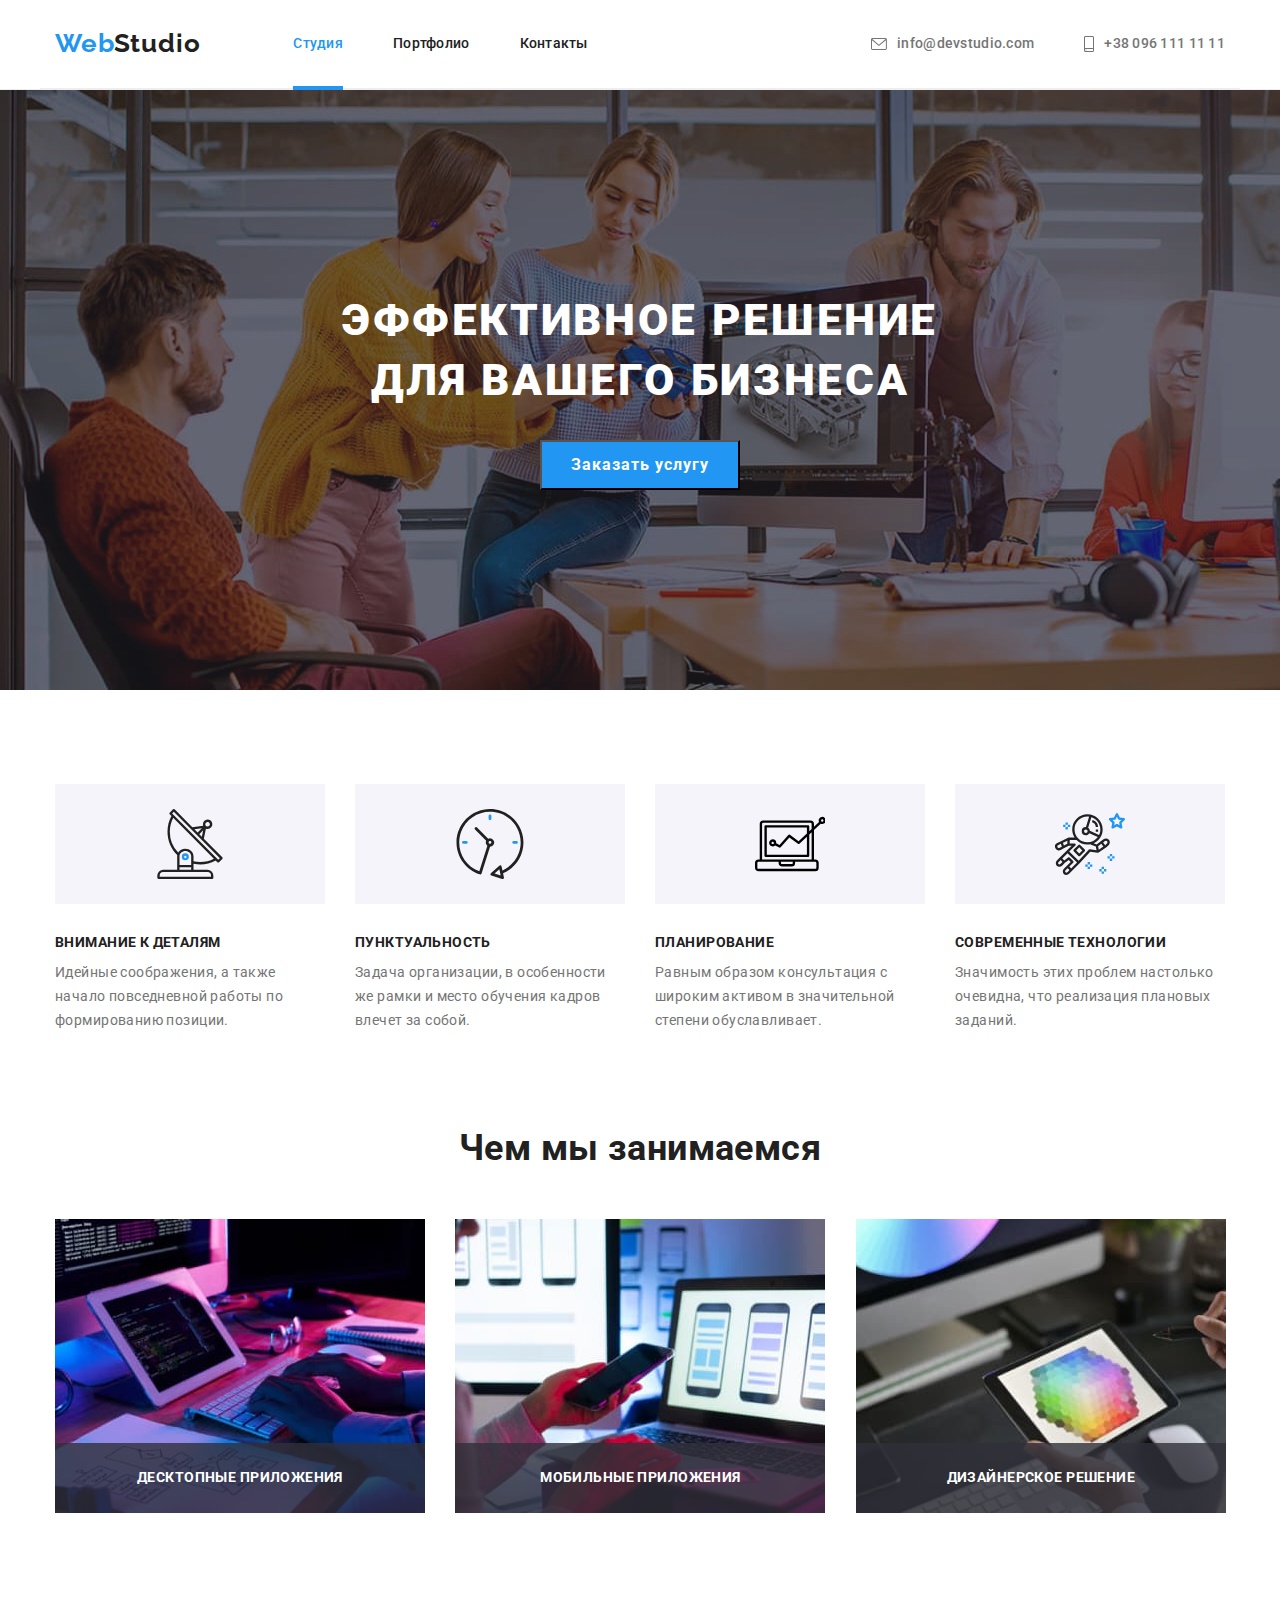
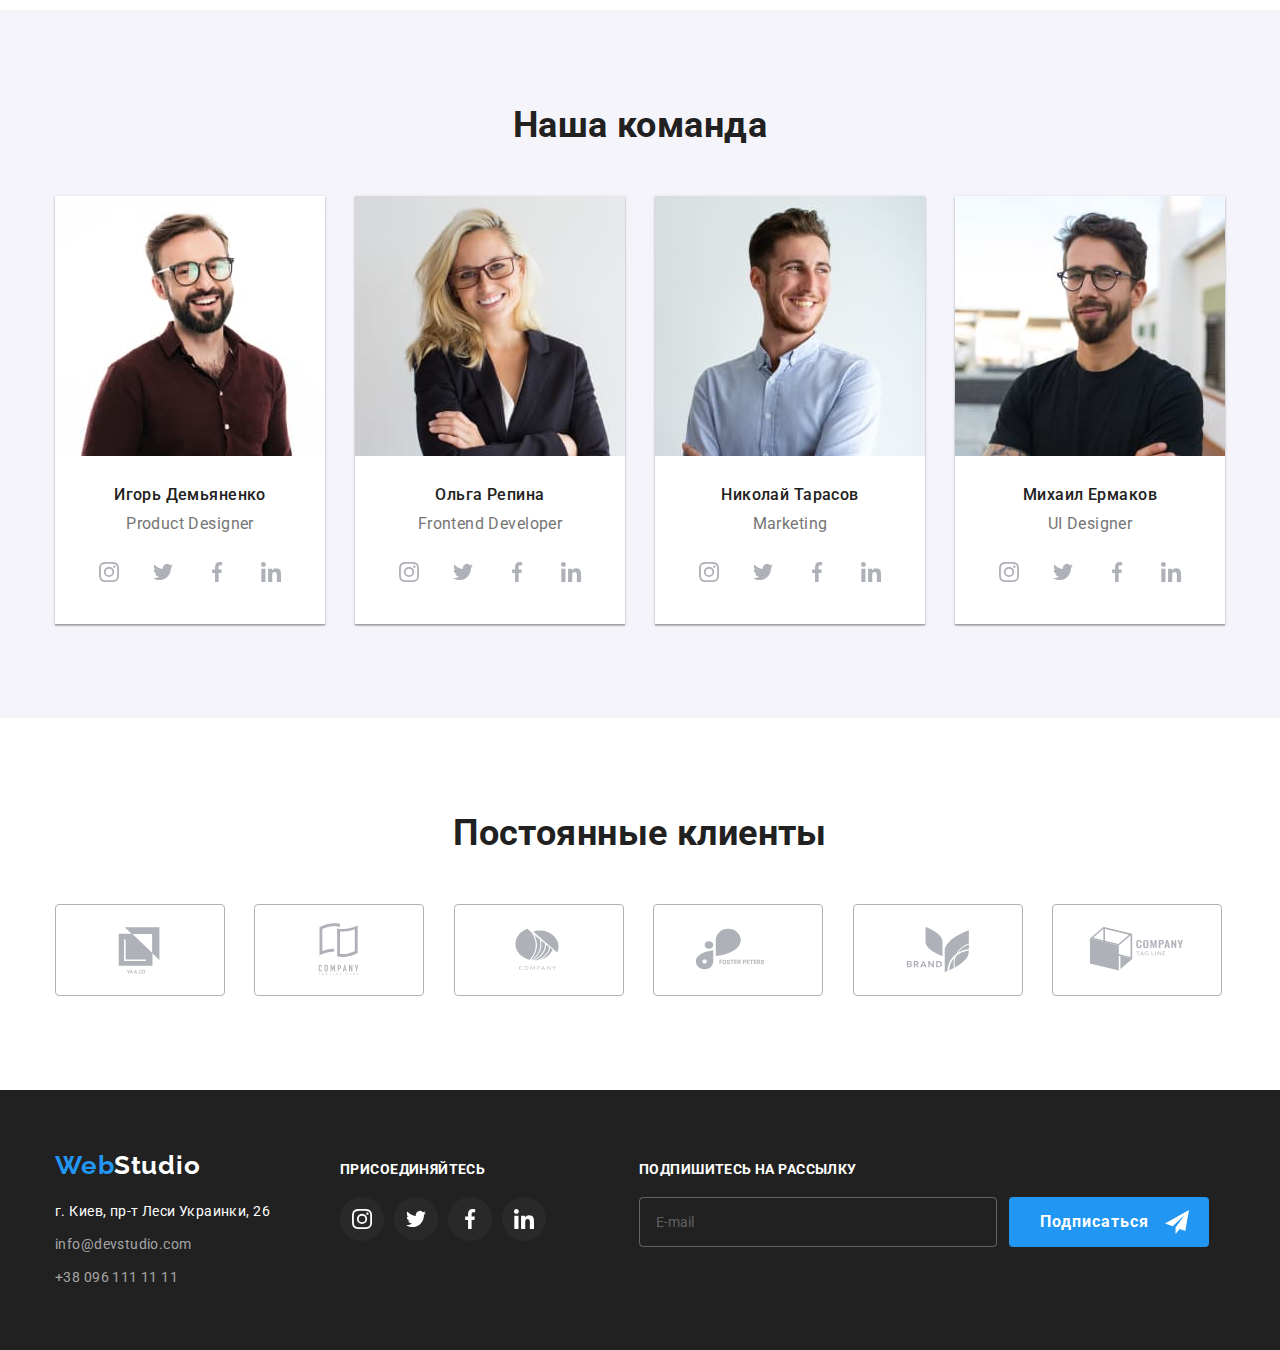
==== index.html @ 161fe7e8 "Копия" ====
<!DOCTYPE html>
<html lang="ru">
  <head>
    <meta charset="UTF-8" />
    <meta http-equiv="X-UA-Compatible" content="IE=edge" />
    <meta name="viewport" content="width=device-width, initial-scale=1.0" />
    <title>homework#6</title>
    <link
      href="https://fonts.googleapis.com/css2?family=Raleway:wght@700&family=Roboto:wght@400;500;700;900&display=swap"
      rel="stylesheet"
    />
    <link
      rel="stylesheet"
      href="https://cdnjs.cloudflare.com/ajax/libs/modern-normalize/1.1.0/modern-normalize.min.css"
    />
    <link rel="stylesheet" href="./css/style.css" />
  </head>
  <body class="page">
    <!-- Шапка -->
    <header class="header">
      <div class="container header">
        <nav class="site-nav">
          <a class="logo" href="">
            <span class="logo-accent">Web</span>
            <span class="logo-black">Studio</span>
          </a>

          <ul class="link-list">
            <li><a id="studio" class="link" href="./index.html">Студия</a></li>
            <li><a class="link" href="./portfolio.html">Портфолио</a></li>
            <li><a class="link" href="./index.html">Контакты</a></li>
          </ul>
        </nav>
        <ul class="contact">
          <li>
            <a
              class="contact-link icon-envelope"
              href="mailto:info@devstudio.com"
            >
              <svg class="envelope">
                <use href="./images/icons.svg#envelope"></use>
              </svg>
              info@devstudio.com
            </a>
          </li>
          <li>
            <a class="contact-link icon-smartphone" href="tel:+380961111111">
              <svg class="smartphone">
                <use href="./images/icons.svg#smartphone"></use>
              </svg>
              +38 096 111 11 11
            </a>
          </li>
        </ul>
      </div>
    </header>

    <main>
      <!-- Герой -->
      <section class="hero">
        <div class="container">
          <h1 class="hero-title">ЭФФЕКТИВНОЕ РЕШЕНИЕ ДЛЯ ВАШЕГО БИЗНЕСА</h1>

          <button class="button" type="button" data-modal-open>
            Заказать услугу
          </button>
        </div>
      </section>

      <!--Особенности  features-->
      <section class="section features">
        <div class="container">
          <h2 class="section-title hidden">Преимущества</h2>
          <ul class="features-list">
            <li>
              <div class="features-icons">
                <svg width="70px" height="70px">
                  <use href="./images/icons.svg#antenna"></use>
                </svg>
              </div>
              <h3 class="title">ВНИМАНИЕ К ДЕТАЛЯМ</h3>
              <p>
                Идейные соображения, а также начало повседневной работы по
                формированию позиции.
              </p>
            </li>
            <li>
              <div class="features-icons">
                <svg width="70px" height="70px">
                  <use href="./images/icons.svg#clock"></use>
                </svg>
              </div>
              <h3 class="title">ПУНКТУАЛЬНОСТЬ</h3>
              <p>
                Задача организации, в особенности же рамки и место обучения
                кадров влечет за собой.
              </p>
            </li>
            <li>
              <div class="features-icons">
                <svg width="70px" height="70px">
                  <use href="./images/icons.svg#vector"></use>
                </svg>
              </div>
              <h3 class="title">ПЛАНИРОВАНИЕ</h3>
              <p>
                Равным образом консультация с широким активом в значительной
                степени обуславливает.
              </p>
            </li>
            <li>
              <div class="features-icons">
                <svg width="70px" height="70px">
                  <use href="./images/icons.svg#astronaut"></use>
                </svg>
              </div>
              <h3 class="title">СОВРЕМЕННЫЕ ТЕХНОЛОГИИ</h3>
              <p>
                Значимость этих проблем настолько очевидна, что реализация
                плановых заданий.
              </p>
            </li>
          </ul>
        </div>
      </section>

      <!-- Чем занимаемся? -->
      <section class="section work">
        <div class="container">
          <h2 class="section-title">Чем мы занимаемся</h2>
          <ul class="work-list">
            <li>
              <div class="work-box">
                <img
                  src="./images/whatwedoing1.jpg"
                  alt="Работник пишет код"
                  width="370"
                />
                <p class="work-text">ДЕСКТОПНЫЕ ПРИЛОЖЕНИЯ</p>
              </div>
            </li>
            <li>
              <div class="work-box">
                <img
                  src="./images/whatwedoing2.jpg"
                  alt="Работник создает инетрфейс"
                  width="370"
                />
                <p class="work-text">МОБИЛЬНЫЕ ПРИЛОЖЕНИЯ</p>
              </div>
            </li>
            <li>
              <div class="work-box">
                <img
                  src="./images/whatwedoing3.jpg"
                  alt="Работник подбирает цвет"
                  width="370"
                />
                <p class="work-text">ДИЗАЙНЕРСКОЕ РЕШЕНИЕ</p>
              </div>
            </li>
          </ul>
        </div>
      </section>

      <!-- Наша команда -->
      <section class="section staff">
        <div class="container">
          <h2 class="section-title">Наша команда</h2>
          <ul class="staff-name">
            <li class="staff-persons">
              <img
                src="./images/team1.jpg"
                alt="Фото работника"
                width="270"
              />
              <div class="staff-box">
                <h3 class="name">Игорь Демьяненко</h3>
                <p class="position">Product Designer</p>
                <ul class="social-team">
                  <li>
                    <a class="person-link" href="">
                      <svg class="instagram" width="20px" height="20px">
                        <use href="./images/icons.svg#instagram"></use>
                      </svg>
                    </a>
                  </li>
                  <li>
                    <a class="person-link" href="">
                      <svg class="twitter" width="20px" height="20px">
                        <use href="./images/icons.svg#twitter"></use>
                      </svg>
                    </a>
                  </li>
                  <li>
                    <a class="person-link" href="">
                      <svg class="facebook" width="20px" height="20px">
                        <use href="./images/icons.svg#facebook"></use>
                      </svg>
                    </a>
                  </li>
                  <li>
                    <a class="person-link" href="">
                      <svg class="linkedin" width="20px" height="20px">
                        <use href="./images/icons.svg#linkedin"></use>
                      </svg>
                    </a>
                  </li>
                </ul>
              </div>
            </li>
            <li class="staff-persons">
              <img
                src="./images/team2.jpg"
                alt="Фото работника"
                width="270"
              />
              <div class="staff-box">
                <h3 class="name">Ольга Репина</h3>
                <p class="position">Frontend Developer</p>
                <ul class="social-team">
                  <li>
                    <a class="person-link" href="">
                      <svg class="instagram" width="20px" height="20px">
                        <use href="./images/icons.svg#instagram"></use>
                      </svg>
                    </a>
                  </li>
                  <li>
                    <a class="person-link" href="">
                      <svg class="twitter" width="20px" height="20px">
                        <use href="./images/icons.svg#twitter"></use>
                      </svg>
                    </a>
                  </li>
                  <li>
                    <a class="person-link" href="">
                      <svg class="facebook" width="20px" height="20px">
                        <use href="./images/icons.svg#facebook"></use>
                      </svg>
                    </a>
                  </li>
                  <li>
                    <a class="person-link" href="">
                      <svg class="linkedin" width="20px" height="20px">
                        <use href="./images/icons.svg#linkedin"></use>
                      </svg>
                    </a>
                  </li>
                </ul>
              </div>
            </li>
            <li class="staff-persons">
              <img
                src="./images/team3.jpg"
                alt="Фото работника"
                width="270"
              />
              <div class="staff-box">
                <h3 class="name">Николай Тарасов</h3>
                <p class="position">Marketing</p>
                <ul class="social-team">
                  <li>
                    <a class="person-link" href="">
                      <svg class="instagram" width="20px" height="20px">
                        <use href="./images/icons.svg#instagram"></use>
                      </svg>
                    </a>
                  </li>
                  <li>
                    <a class="person-link" href="">
                      <svg class="twitter" width="20px" height="20px">
                        <use href="./images/icons.svg#twitter"></use>
                      </svg>
                    </a>
                  </li>
                  <li>
                    <a class="person-link" href="">
                      <svg class="facebook" width="20px" height="20px">
                        <use href="./images/icons.svg#facebook"></use>
                      </svg>
                    </a>
                  </li>
                  <li>
                    <a class="person-link" href="">
                      <svg class="linkedin" width="20px" height="20px">
                        <use href="./images/icons.svg#linkedin"></use>
                      </svg>
                    </a>
                  </li>
                </ul>
              </div>
            </li>
            <li class="staff-persons">
              <img
                src="./images/team4.jpg"
                alt="Фото работника"
                width="270"
              />
              <div class="staff-box">
                <h3 class="name">Михаил Ермаков</h3>
                <p class="position">UI Designer</p>
                <ul class="social-team">
                  <li>
                    <a class="person-link" href="">
                      <svg class="instagram" width="20px" height="20px">
                        <use href="./images/icons.svg#instagram"></use>
                      </svg>
                    </a>
                  </li>
                  <li>
                    <a class="person-link" href="">
                      <svg class="twitter" width="20px" height="20px">
                        <use href="./images/icons.svg#twitter"></use>
                      </svg>
                    </a>
                  </li>
                  <li>
                    <a class="person-link" href="">
                      <svg class="facebook" width="20px" height="20px">
                        <use href="./images/icons.svg#facebook"></use>
                      </svg>
                    </a>
                  </li>
                  <li>
                    <a class="person-link" href="">
                      <svg class="linkedin" width="20px" height="20px">
                        <use href="./images/icons.svg#linkedin"></use>
                      </svg>
                    </a>
                  </li>
                </ul>
              </div>
            </li>
          </ul>
        </div>
      </section>

      <!-- Постоянные клиенты -->
      <section class="section clients">
        <div class="container">
          <h2 class="section-title">Постоянные клиенты</h2>
          <ul class="clients-icons">
            <li>
              <a class="client-link" href="" rel="noopener noreferrer">
                <svg class="logo" width="106px" height="60px">
                  <use href="./images/icons.svg#logo1"></use>
                </svg>
              </a>
            </li>
            <li>
              <a class="client-link" href="" rel="noopener noreferrer">
                <svg class="logo" width="106px" height="60px">
                  <use href="./images/icons.svg#logo2"></use>
                </svg>
              </a>
            </li>
            <li>
              <a class="client-link" href="" rel="noopener noreferrer">
                <svg class="logo" width="106px" height="60px">
                  <use href="./images/icons.svg#logo3"></use>
                </svg>
              </a>
            </li>
            <li>
              <a class="client-link" href="" rel="noopener noreferrer">
                <svg class="logo" width="106px" height="60px">
                  <use href="./images/icons.svg#logo4"></use>
                </svg>
              </a>
            </li>
            <li>
              <a class="client-link" href="" rel="noopener noreferrer">
                <svg class="logo" width="106px" height="60px">
                  <use href="./images/icons.svg#logo5"></use>
                </svg>
              </a>
            </li>
            <li>
              <a class="client-link" href="" rel="noopener noreferrer">
                <svg class="logo" width="106px" height="60px">
                  <use href="./images/icons.svg#logo6"></use>
                </svg>
              </a>
            </li>
          </ul>
        </div>
      </section>
    </main>
    <!-- Footer -->
    <footer class="page-footer">
      <div class="container footer">
        <div class="address-footer">
          <a class="logo-footer" href="">
            <span class="logo-accent">Web</span>
            <span class="logo-white">Studio</span>
          </a>

          <address>
            <ul class="adress-list">
              <li>
                <a
                  class="text-info"
                  href=""
                  rel="noopener noreferrer"
                  target="_blank"
                  >г. Киев, пр-т Леси Украинки, 26</a
                >
              </li>
              <li>
                <a class="info" href="mailto:info@devstudio.com"
                  >info@devstudio.com</a
                >
              </li>
              <li>
                <a class="info" href="tel:+380961111111">+38 096 111 11 11</a>
              </li>
            </ul>
          </address>
        </div>

        <div class="social-footer">
          <h3 class="title">ПРИСОЕДИНЯЙТЕСЬ</h3>
          <ul class="social-links">
            <li>
              <a class="link-icon" href="">
                <svg class="instagram-footer" width="20px" height="20px">
                  <use href="./images/icons.svg#instagram"></use>
                </svg>
              </a>
            </li>
            <li>
              <a class="link-icon" href="">
                <svg class="twitter-footer" width="20px" height="20px">
                  <use href="./images/icons.svg#twitter"></use>
                </svg>
              </a>
            </li>
            <li>
              <a class="link-icon" href="">
                <svg class="facebook-footer" width="20px" height="20px">
                  <use href="./images/icons.svg#facebook"></use>
                </svg>
              </a>
            </li>
            <li>
              <a class="link-icon" href="">
                <svg class="linkedin-footer" width="20px" height="20px">
                  <use href="./images/icons.svg#linkedin"></use>
                </svg>
              </a>
            </li>
          </ul>
        </div>
        <form class="subscribe">
          <p class="title">ПОДПИШИТЕСЬ НА РАССЫЛКУ</p>
          <div class="subscribe-field" role="group">
            <input
              class="subscribe-email"
              type="email"
              name="subscribe"
              placeholder="E-mail"
            />
            <button class="send" type="submit">
              <span class="send-text">Подписаться</span>
              <svg class="send-icon" width="24px" height="24px">
                <use href="./images/icons.svg#icon-send"></use>
              </svg>
            </button>
          </div>
        </form>
      </div>
    </footer>

    <!-- Modal window -->
    <div class="backdrop is-hidden" data-modal>
      <div class="modal">
        <button class="button-close" data-modal-close>
          <svg width="30px" height="30px">
            <use href="./images/icons.svg#close"></use>
          </svg>
        </button>
        <form class="form-modal">
          <h2 class="title-modal">Оставьте свои данные, мы вам перезвоним</h2>
          <label class="form-label">
            <input class="form-input" type="text" name="name" />
            <span class="form-text">Имя</span>
            <svg class="icon-modal" width="18px" height="18px">
              <use href="./images/icons.svg#person-modal"></use>
            </svg>
          </label>
          <label class="form-label">
            <input class="form-input" type="tel" name="tel" />
            <span class="form-text">Телефон</span>
            <svg class="icon-modal" width="18px" height="18px">
              <use href="./images/icons.svg#phone-modal"></use>
            </svg>
          </label>
          <label class="form-label">
            <input class="form-input" type="email" name="email" />
            <span class="form-text">Почта</span>
            <svg class="icon-modal" width="18px" height="18px">
              <use href="./images/icons.svg#email-modal"></use>
            </svg>
          </label>
          <label class="comment-label">
            <span class="form-text">Коментарий</span>
            <textarea
              class="form-comment"
              name="comment"
              placeholder="Введите текст"
            ></textarea>
          </label>
          <label class="checkbox-label">
            <input
              class="checkbox-input"
              type="checkbox"
              name="agreement"
              checked
            />
            <span class="checkbox-agreement"></span>
            Соглашаюсь с рассылкой и принимаю
            <a class="checkbox-condition" href="">Условия договора</a>
          </label>

          <button class="form-button" type="submit">Отправить</button>
        </form>
      </div>
    </div>
    <script src="./js/modal.js"></script>
  </body>
</html>
---- css/style.css ----
:root {
    --title-text-color: #212121;
    --primari-text-color: #757575;
    --primari-white-color: #ffffff;
    --accent-color: #2196f3;
    --header-bgrcolor: #ececec;
    --hero-bgrcolor: #2f303a;
    --staff-bdrcolor: #f5f4fa;
    --contact-footer: #ffffff99;
    --bg-icon-footer: #ffffff0a;
    --hover-button: #188ce8;
    --border-box: #eeeeee;
    --bg-icon: #afb1b8;
    --bg-overflay: #2196f3e5;
    --form-color: #75757580;
    --modal__input--br: #21212133;
    --br-email-footer: #ffffff4d;
    --timing-function: cubic-bezier(0.4, 0, 0.2, 1);
}

.page {
    background-color: var(--primari-white-color);
    color: var(--primari-text-color);

    font-family: Roboto, sans-serif;
    font-weight: 400;
    font-size: 14px;
    line-height: 1.17;
    letter-spacing: 0.03em;
}

ul {
    list-style: none;
    padding-left: 0px;
    margin-top: 0px;
    margin-bottom: 0px;
}

p {
    margin-top: 0px;
    margin-bottom: 0px;
}

img {
    display: block;
}

/* Header */
.header {
    border-bottom: 1px solid var(--border-box);
}

.container {
    width: 1200px;
    padding-left: 15px;
    padding-right: 15px;
    margin-left: auto;
    margin-right: auto;
}

/* Site-nav */
.logo-accent {
    margin-right: -4px;
    color: var(--accent-color);
}

.logo-black {
    color: var(--title-text-color);
}

.logo-white {
    color: var(--primari-white-color);
}

.logo-accent,
.logo-black,
.logo-white {
    font-family: Raleway, sans-serif;
    font-weight: 700;
    font-size: 26px;
    line-height: 1.17;
    letter-spacing: 0.03em;
}

.logo {
    display: inline-block;
}

.container.header {
    display: flex;
    align-items: center;
}

.site-nav {
    display: flex;
    align-items: center;
}

.link-list,
.contact {
    display: flex;
    margin: 0px;
    padding: 0px;
}

.link-list {
    margin-left: 93px;
}

.link-list .link,
.contact .contact-link {
    display: inline-flex;
    padding-top: 32px;
    padding-bottom: 32px;
}

.link-list .link {
    color: var(--title-text-color);

    transition: color 250ms var(--timing-function);
}

.link-list li+li {
    margin-left: 50px;
}

.link-list .link:hover,
.link-list .link:focus {
    color: var(--accent-color);
}

.link {
    position: relative;
}

.link::after {
    content: "";

    position: absolute;
    left: 0px;
    bottom: -2px;

    display: block;
    width: 100%;
    height: 4px;
    background-color: var(--accent-color);
    opacity: 0;
}

#studio {
    color: var(--accent-color);
}

#studio::after {
    opacity: 1;
}

#portfolio {
    color: var(--accent-color);
}

#portfolio::after {
    opacity: 1;
}

/* Contact */

.site-nav,
.contact {
    font-weight: 500;
    font-size: 14px;
    line-height: 1.7;
    letter-spacing: 0.02em;
}

.contact li+li {
    margin-left: 50px;
}

.contact {
    margin-left: auto;
}

.contact-link {
    display: inline-flex;
    align-items: center;
    color: var(--primari-text-color);

    transition: color 250ms var(--timing-function);
}

.contact-link:hover,
.contact-link:focus {
    color: var(--accent-color);
}

.envelope {
    width: 16px;
    height: 12px;
    margin-right: 10px;
    fill: var(--primari-text-color);

    transition: fill 250ms var(--timing-function);
}

.icon-envelope:hover .envelope,
.icon-envelope:focus .envelope {
    fill: var(--accent-color);
}

.smartphone {
    width: 10px;
    height: 16px;
    margin-right: 10px;
    fill: var(--primari-text-color);

    transition: fill 250ms var(--timing-function);
}

.icon-smartphone:hover .smartphone,
.icon-smartphone:focus .smartphone {
    fill: var(--accent-color);
}

a {
    text-decoration: none;
}

/* Hero */
.hero {
    padding-top: 200px;
    padding-bottom: 200px;
    text-align: center;
    margin-left: auto;
    margin-right: auto;
    max-width: 1600px;
    background-image: linear-gradient(to right,
            rgba(47, 48, 58, 0.4),
            rgba(47, 48, 58, 0.4)),
        url(../images/hero-icon.jpg);
    background-color: var(--hero-bgrcolor);
}

.hero-title {
    color: var(--primari-white-color);
    font-weight: 900;
    font-size: 44px;
    line-height: 1.37;
    letter-spacing: 0.06em;
    width: 696px;
    margin: 0px auto 30px auto;
}

.button {
    width: 200px;
    height: 50px;

    color: var(--primari-white-color);
    background-color: var(--accent-color);

    font-weight: 700;
    font-size: 16px;
    line-height: 1.88;
    letter-spacing: 0.06em;
    cursor: pointer;
    text-align: center;

    transition: background-color 2500ms var(--timing-function);
}

.button:hover,
.button:focus {
    background-color: var(--hover-button);
}

/* Section */
.work-list {
    padding-left: 0px;
}

h2 {
    font-weight: 700;
    font-size: 36px;
    text-align: center;
}

/* Features */
.section.features,
.section-project {
    padding-top: 94px;
    padding-bottom: 94px;
}

.section-title {
    color: var(--title-text-color);
    margin-top: 0px;
    margin-bottom: 50px;
    text-align: center;
}

.section-title.hidden {
    position: absolute;
    width: 1px;
    height: 1px;
    margin: -1px;
    border: 0;
    padding: 0;
    white-space: nowrap;
    clip-path: inset(100%);
    clip: rect(0 0 0 0);
    overflow: hidden;
}

.features-list {
    display: flex;
    margin-top: 0px;
}

.features-list li {
    width: 270px;
}

.features-list li:not(:nth-last-child(1)) {
    margin-right: 30px;
}

.features-list .title {
    color: var(--title-text-color);
    font-size: 14px;
    font-weight: 700;
    margin-top: 0px;
    margin-bottom: 10px;
}

.features-list p {
    line-height: 1.71;
}

.features-icons {
    display: inline-flex;
    justify-content: center;
    align-items: center;
    width: 270px;
    height: 120px;
    margin-bottom: 30px;
    border: none;
    background-color: var(--staff-bdrcolor);
}

/* Work */
.section.work {
    padding-bottom: 94px;
}

.work-list li {
    display: inline-block;
    margin-right: -3px;
}

.work-list li+li {
    margin-left: 30px;
}

.work-box {
    position: relative;
}

.work-text {
    position: absolute;
    bottom: 0;
    display: flex;
    justify-content: center;
    align-items: center;
    width: 100%;
    height: 70px;

    font-weight: 700;
    color: var(--primari-white-color);
    background: #2f303acc;
}

/* Staff */
.section.staff {
    padding-top: 94px;
    padding-bottom: 94px;

    background-color: var(--staff-bdrcolor);
}

.staff-name {
    display: flex;
    padding-left: 0px;
    margin-top: 0px;
    margin-bottom: 0px;
}

.staff-persons {
    background-color: var(--primari-white-color);
    box-shadow: 0px 1px 3px #00000033, 0px 1px 1px #00000024,
        0px 2px 1px #0000001f;
}

.staff-persons:not(:first-child) {
    margin-left: 30px;
}

.staff-box {
    padding: 30px 32px;
}

.staff-box .name {
    color: var(--title-text-color);
    font-weight: 500;
    font-size: 16px;
    margin-top: 0px;
    margin-bottom: 10px;
    text-align: center;
}

.staff-name .position {
    font-size: 16px;
    text-align: center;
    margin-bottom: 16px;
}

.social-team {
    display: inline-flex;
    justify-content: center;
}

.social-team li+li {
    margin-left: 10px;
}

.person-link {
    display: inline-flex;
    justify-content: center;
    align-items: center;
    width: 44px;
    height: 44px;
    background-color: var(--primari-white-color);
    border-radius: 50%;

    transition: background-color 250ms var(--timing-function);
}

.person-link:hover,
.person-link:focus {
    background-color: var(--accent-color);
}

.instagram,
.twitter,
.facebook,
.linkedin {
    fill: var(--bg-icon);
    transition: fill 250ms var(--timing-function);
}

.person-link:hover .instagram,
.person-link:focus .instagram,
.person-link:hover .twitter,
.person-link:focus .twitter,
.person-link:hover .facebook,
.person-link:focus .facebook,
.person-link:hover .linkedin,
.person-link:focus .linkedin {
    fill: var(--primari-white-color);
}

/* Clients */
.section.clients {
    padding: 94px 0px;
}

.clients-icons li+li {
    margin-left: 30px;
}

.clients-icons li {
    display: inline-flex;
}

.client-link {
    display: flex;
    justify-content: center;
    align-items: center;
    width: 170px;
    height: 92px;
    border: 1px solid var(--bg-icon);
    margin-right: -4px;
    border-radius: 4px;

    transition: border 250ms var(--timing-function);
}

.client-link:hover,
.client-link:focus {
    border: 1px solid var(--accent-color);
}

.logo {
    fill: var(--bg-icon);

    transition: fill 250ms var(--timing-function);
}

.client-link:hover .logo,
.client-link:focus .logo {
    fill: var(--accent-color);
}

/* Footer */

.page-footer {
    padding-top: 60px;
    padding-bottom: 60px;

    background-color: var(--title-text-color);
}

.container.footer {
    display: flex;
    align-items: baseline;
}

.logo-footer {
    display: block;
    margin-bottom: 20px;
}

.adress-list {
    padding-left: 0px;
}

.adress-list li+li {
    margin-top: 9px;
}

.adress-list .text-info {
    color: var(--primari-white-color);
    font-style: normal;
    line-height: 1.71;
}

.adress-list .info {
    color: var(--contact-footer);
    font-style: normal;
    line-height: 1.71;

    transition: color 250ms var(--timing-function);
}

.adress-list .info:hover,
.adress-list .info:focus {
    color: var(--accent-color);
}

.social-footer .title {
    color: var(--primari-white-color);
    font-weight: 700;
    font-size: 14px;
    margin-top: 0px;
    margin-bottom: 20px;
}

.social-footer {
    margin-left: 70px;
}

.social-links {
    display: inline-flex;
    justify-content: center;
}

.social-links li+li {
    margin-left: 10px;
}

.link-icon {
    display: inline-flex;
    justify-content: center;
    align-items: center;
    width: 44px;
    height: 44px;
    background-color: var(--bg-icon-footer);
    border-radius: 50%;

    transition: background-color 250ms var(--timing-function);
}

.link-icon:hover,
.link-icon:focus {
    background-color: var(--accent-color);
}

.instagram-footer,
.twitter-footer,
.facebook-footer,
.linkedin-footer {
    fill: var(--primari-white-color);
}

/* Subscribe-footer */
.subscribe {
    display: block;
    width: 570px;
    height: 86px;
    margin-left: 93px;
}

.subscribe .title {
    margin-bottom: 20px;

    color: var(--primari-white-color);
    font-weight: 700;
}

.subscribe-field {
    display: inline-flex;
}

.subscribe-label {
    display: inline-flex;
}

.subscribe-email {
    width: 358px;
    height: 50px;
    padding-left: 16px;

    color: var(--br-email-footer);
    border: 1px solid var(--br-email-footer);
    background-color: transparent;
    border-radius: 4px;
    transition: border 250ms var(--timing-function),
        color 250ms var(--timing-function);
}

.subscribe-email:focus {
    outline: none;
    color: var(--primari-white-color);
    border: 1px solid var(--accent-color);
}

.subscribe-email:-webkit-autofill {
    border: 1px solid var(--br-email-footer);
    -webkit-text-fill-color: var(--br-email-footer);
    -webkit-box-shadow: 0 0 0px 1000px #212121 inset;
    transition: background-color 5000s ease-in-out 0s;
}

.subscribe-email:-webkit-autofill:focus {
    border: 1px solid var(--accent-color);
    -webkit-text-fill-color: var(--primari-white-color);
    caret-color: var(--primari-white-color);
}

.subscribe-email::placeholder {
    color: var(--br-email-footer);
    transition: color 250ms var(--timing-function);
}

.subscribe-email:focus::placeholder {
    color: var(--accent-color);
}

.send {
    position: relative;
    width: 200px;
    height: 50px;
    margin-left: 12px;
    background-color: var(--accent-color);
    border: 2px solid transparent;
    border-radius: 4px;
    transition: border 250ms var(--timing-function);
}

.send:focus {
    outline: none;
    border: 2px solid var(--br-email-footer);
}

.send-text {
    position: absolute;
    top: 50%;
    left: 29px;
    transform: translateY(-50%);
    color: var(--primari-white-color);
    font-weight: 700;
    font-size: 16px;
    line-height: 1.88;
    letter-spacing: 0.06em;
}

.send-icon {
    position: absolute;
    right: 18px;
    top: 50%;
    transform: translateY(-50%);
    margin-left: 10px;
}

/* PORTFOLIO */
/* Filter */

.filter {
    width: 611px;
    height: 54px;
    margin: 94px auto 34px;
}

.project {
    margin-bottom: 94px;
}

.buttons-filter {
    margin: 0px auto 50px;
    display: flex;
    justify-content: center;
}

.buttons-filter li+li {
    margin-left: 8px;
}

.buttons {
    padding: 6px 22px;
    border-radius: 6px;

    color: var(--title-text-color);
    background-color: var(--staff-bdrcolor);
    box-shadow: none;
    font-weight: 500;
    font-size: 16px;
    line-height: 1.6;
    letter-spacing: 0.03em;
    cursor: pointer;
    text-align: center;
    border: none;

    transition: color 250ms var(--timing-function),
        background-color 250ms var(--timing-function),
        box-shadow 250ms var(--timing-function);
}

.buttons:hover,
.buttons:focus {
    color: var(--primari-white-color);
    background-color: var(--accent-color);
    box-shadow: 0px 2px 2px 0px #0000001f, 0px 1px 2px 0px #00000014,
        0px 3px 1px 0px #0000001a;
}

/* Project */
.text-box {
    padding: 20px 24px;
    border-right: 1px solid var(--border-box);
    border-bottom: 1px solid var(--border-box);
    border-left: 1px solid var(--border-box);
}

.project-name {
    color: var(--title-text-color);
    font-weight: 700;
    font-size: 18px;
    line-height: 2;
    vertical-align: top;
    text-align: left;
    letter-spacing: 0.06em;
    margin-top: 0px;
    margin-bottom: 4px;
}

.project-direction {
    font-size: 16px;
    line-height: 1.88;
    text-align: left;
    vertical-align: top;
    letter-spacing: 0.03em;

    color: var(--primari-text-color);
}

.project-list {
    display: flex;
    flex-wrap: wrap;
}

.project-list li:not(:nth-of-type(3n)) {
    margin-right: 30px;
}

.project-list li:not(:nth-last-child(-n + 3)) {
    margin-bottom: 30px;
}

.project-link {
    display: block;
    box-shadow: none;
    transition: box-shadow 250ms var(--timing-function);
}

.project-link:hover,
.project-link:focus {
    box-shadow: 1px 4px 6px 0px #00000029, 0px 4px 4px 0px #0000000f,
        0px 1px 1px 0px #0000001f;
}

/* Overflay */
.project-description {
    position: relative;
    overflow: hidden;
}

.project-description::before {
    content: "";
    position: absolute;
    width: 100%;
    height: 100%;

    transform: translateY(100%);
    transition: transform 250ms var(--timing-function);

    background-color: var(--bg-overflay);
}

.project-link:hover .project-description::before,
.project-link:focus .project-description::before {
    transform: translateY(0);
}

.description {
    position: absolute;
    top: 50%;
    left: 50%;
    transform: translate(-50%, 100%);
    transition: transform 250ms var(--timing-function);

    width: 322px;
    font-size: 18px;
    line-height: 1.56em;
    color: var(--primari-white-color);
}

.project-link:hover .description,
.project-link:focus .description {
    transform: translate(-50%, -50%);
}

/* Modal window */
.backdrop {
    position: fixed;
    top: 0;
    left: 0;
    width: 100%;
    height: 100%;

    background-color: rgba(0, 0, 0, 0.2);
    opacity: 1;
    transition: opacity 250ms var(--timing-function);
}

.backdrop.is-hidden {
    opacity: 0;
    pointer-events: none;
}

.backdrop.is-hidden .modal {
    transform: translate(-50%, -50%) scale(1.1);
}

.modal {
    position: absolute;
    top: 50%;
    left: 50%;
    transform: translate(-50%, -50%) scale(1);
    transition: transform 250ms var(--timing-function),
        scale 250ms var(--timing-function);

    width: 528px;
    height: 581px;

    background-color: #fff;
}

.button-close {
    position: absolute;
    top: 0;
    right: 0;
    width: 30px;
    height: 30px;
    margin-top: 8px;
    margin-right: 8px;
    border: none;
    background-color: #ffffff00;
    fill: var(--title-text-color);
    transition: fill 250ms var(--timing-function);
}

.button-close svg {
    position: absolute;
    bottom: 0;
    left: 0;
}

.button-close:hover {
    fill: var(--accent-color);
}

.form-modal {
    display: block;
    width: 100%;
    height: calc(100%-30px);
    padding: 40px 40px 120px 40px;
}

.title-modal {
    width: 448px;
    margin: 0px 0px 12px 0px;

    font-weight: 700;
    font-size: 20px;
    line-height: 1.15;
    letter-spacing: 0.03em;
    color: var(--title-text-color);
}

.form-label {
    position: relative;
    display: block;
    width: 448px;
    height: 58px;
    margin-bottom: 10px;
}

.form-text {
    position: absolute;
    top: 0;
    left: 0;
    margin-bottom: 10px;

    font-size: 12px;
    letter-spacing: 0.01em;
    text-align: left;
    color: var(--primari-text-color);
}

.form-input {
    position: absolute;
    width: 448px;
    height: 40px;
    left: 0;
    bottom: 0;
    padding-left: 42px;
    border: 1px solid var(--modal__input--br);
    border-radius: 4px;
    color: var(--primari-text-color);
    transition: border 250ms var(--timing-function);
}

.form-input:focus {
    outline: none;
    border: 1px solid var(--accent-color);
}

.form-input:-webkit-autofill {
    border: 1px solid var(--modal__input--br);
    -webkit-text-fill-color: var(--primari-text-color);
    -webkit-box-shadow: 0 0 0px 1000px #fff inset;
    transition: background-color 5000s ease-in-out 0s;
}

.form-input:-webkit-autofill:focus {
    border: 1px solid var(--accent-color);
    caret-color: var(--primari-text-color);
}

.icon-modal {
    position: absolute;
    left: 12px;
    bottom: 11px;
    fill: var(--title-text-color);
    transition: fill 250ms var(--timing-function);
}

.form-input:focus~.icon-modal {
    fill: var(--accent-color);
}

.comment-label {
    position: relative;
    display: block;
    height: 138px;
    width: 448px;
    margin-bottom: 20px;
}

.form-comment {
    position: absolute;
    resize: none;
    left: 0;
    bottom: 0;
    padding: 12px 16px;
    min-width: 448px;
    max-width: 448px;
    max-height: 120px;
    min-height: 120px;
    border: 1px solid #21212133;
    border-radius: 4px;
    transition: border 250ms var(--timing-function);
    color: var(--primari-text-color);
}

.form-comment:focus {
    outline: none;
    border: 1px solid var(--accent-color);
}

.form-comment::placeholder {
    color: var(--form-color);
}

.checkbox-label {
    display: block;
    padding-left: 22px;
    margin-left: 14px;
    line-height: 1.71;
}

.checkbox-input {
    width: 1px;
    height: 1px;
    margin: -1px;
    border: 0;
    padding: 0;
    clip: rect(0 0 0 0);
    overflow: hidden;
}

.checkbox-agreement {
    position: absolute;
    width: 16px;
    height: 15px;
    margin: 4.5px;
    margin-left: -23px;
    border: 2px solid var(--title-text-color);
    border-radius: 4px;
}

.checkbox-input:checked+.checkbox-agreement {
    background-color: var(--accent-color);
    border-color: var(--accent-color);
    background-image: url("data:image/svg+xml;charset=utf8,%3Csvg width='16' height='15' viewBox='0 0 16 15'  xmlns='http://www.w3.org/2000/svg'%3E%3Crect rx='2' fill='none'/%3E%3Cpath d='M3.95703 7.75166L3.88825 7.68604L3.81923 7.75141L2.93123 8.59258L2.85486 8.66492L2.93097 8.73753L6.42671 12.0724L6.49574 12.1382L6.56476 12.0724L10.3169 8.49294L14.069 4.91352L14.1449 4.84116L14.069 4.76881L13.1873 3.92764L13.1183 3.86183L13.0493 3.92761L6.49577 10.1735L3.95703 7.75166Z' fill='white' stroke='white' stroke-width='0.2'/%3E%3C/svg%3E");
    background-size: contain;
    background-origin: border-box;
    transition: box-shadow 250ms var(--timing-function);
}

.checkbox-input:focus+.checkbox-agreement {
    box-shadow: 0 0 0 0.2em var(--bg-icon);
}

.checkbox-condition {
    text-decoration: underline;
    color: var(--accent-color);
    border-radius: 4px;
    transition: box-shadow 250ms var(--timing-function);
}

.checkbox-condition:focus {
    outline: none;
    box-shadow: 0 0 0 0.1em var(--accent-color);
}

.form-button {
    position: absolute;
    bottom: 40px;
    left: 50%;
    transform: translateX(-50%);
    width: 200px;
    height: 50px;

    color: var(--primari-white-color);
    background-color: var(--accent-color);
    font-weight: 700;
    font-size: 16px;
    line-height: 1.88;
    letter-spacing: 0.06em;
    border: none;
    border-radius: 4px;
    transition: box-shadow 250ms var(--timing-function);
}

.form-button:focus {
    outline: none;
    box-shadow: 0 0 0 0.2em var(--bg-icon);
}

/* основной цвет background: #212121; --title-text-color */

/* неактивные контакты, абзац и вторичный  background: #757575; --primari-text-color */

/* основной фон страницы background: #FFFFFF; --primari-white-color */

/* акцент background: #2196F3;--accent-color */
/* ховер героя backgraund: #188CE8; --hover-button */

/* фон бизнеса и футер background: #2F303A; --business-bgrcolor */
/* фон команда background: #F5F4FA; --staff-bdrcolor */

/* контакты в футере background: #FFFFFF99;   rgba(0, 0, 0, 0.6); --contact-footer */
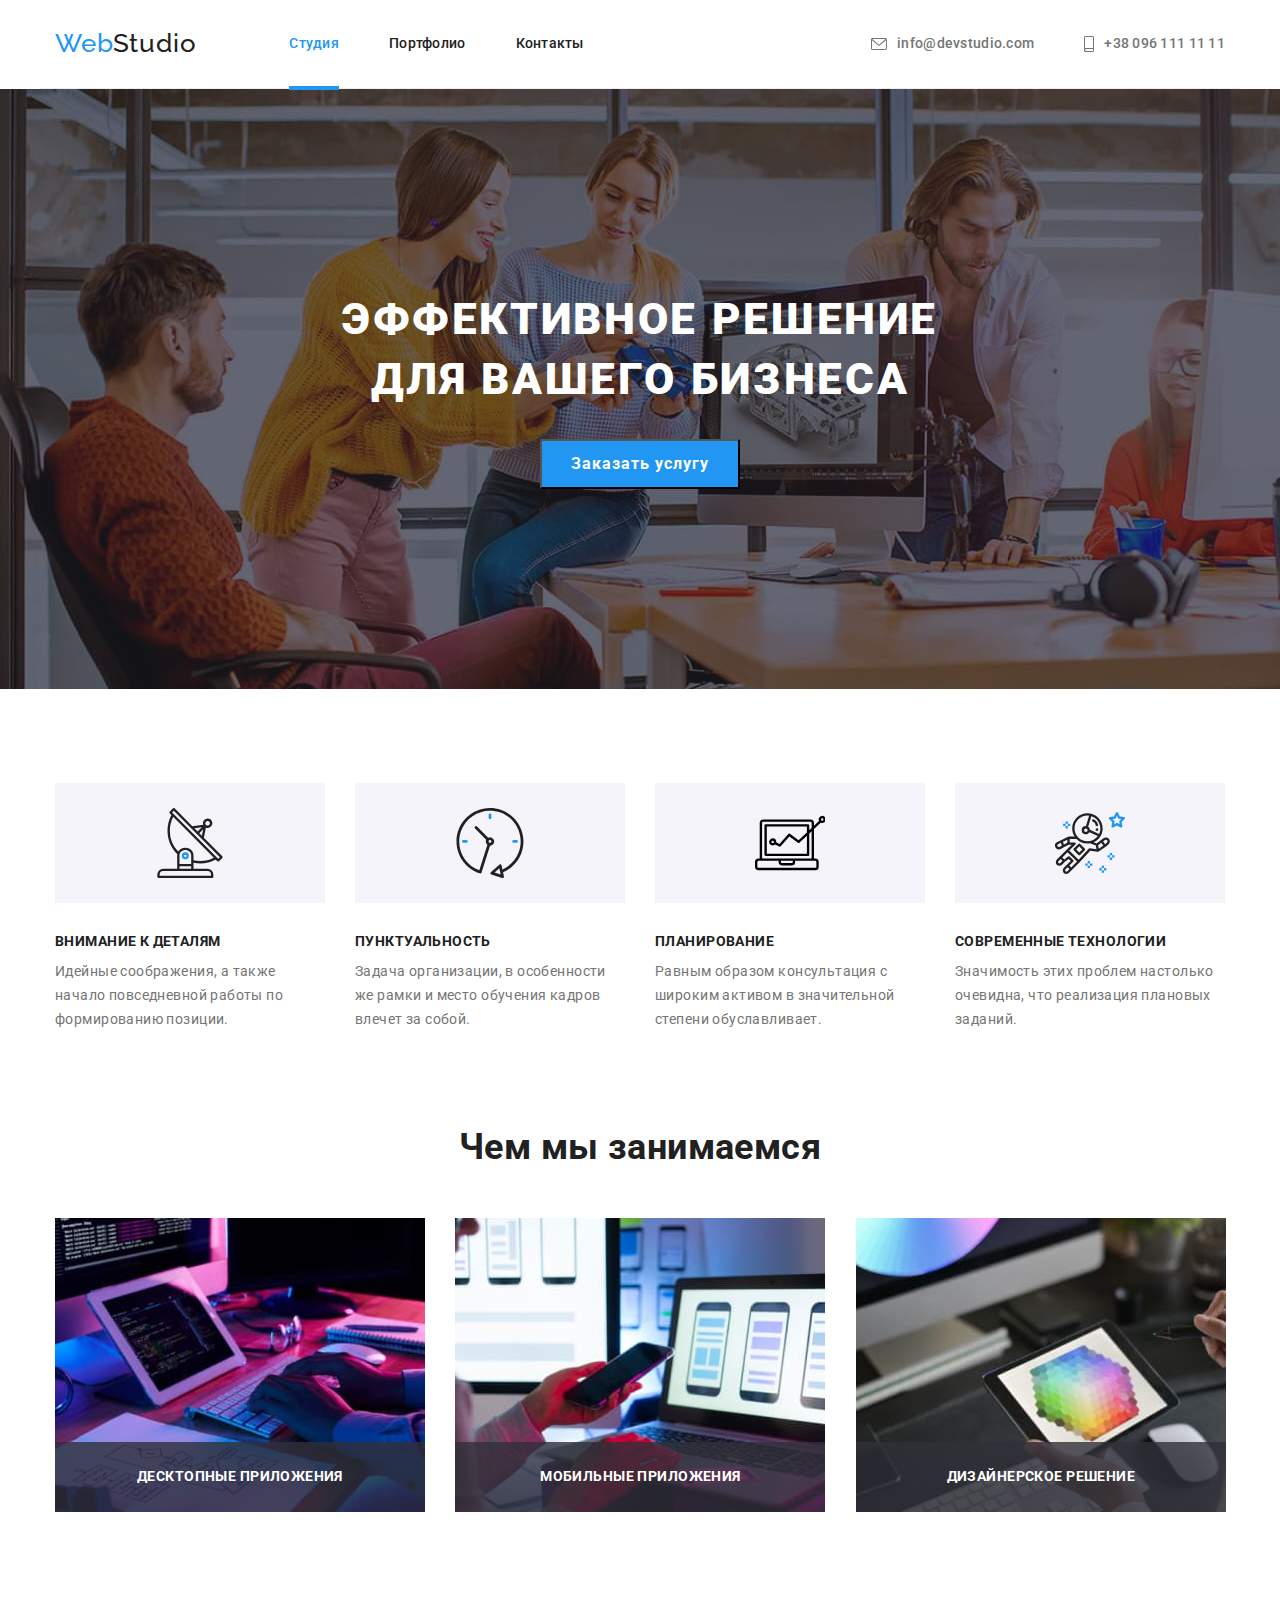
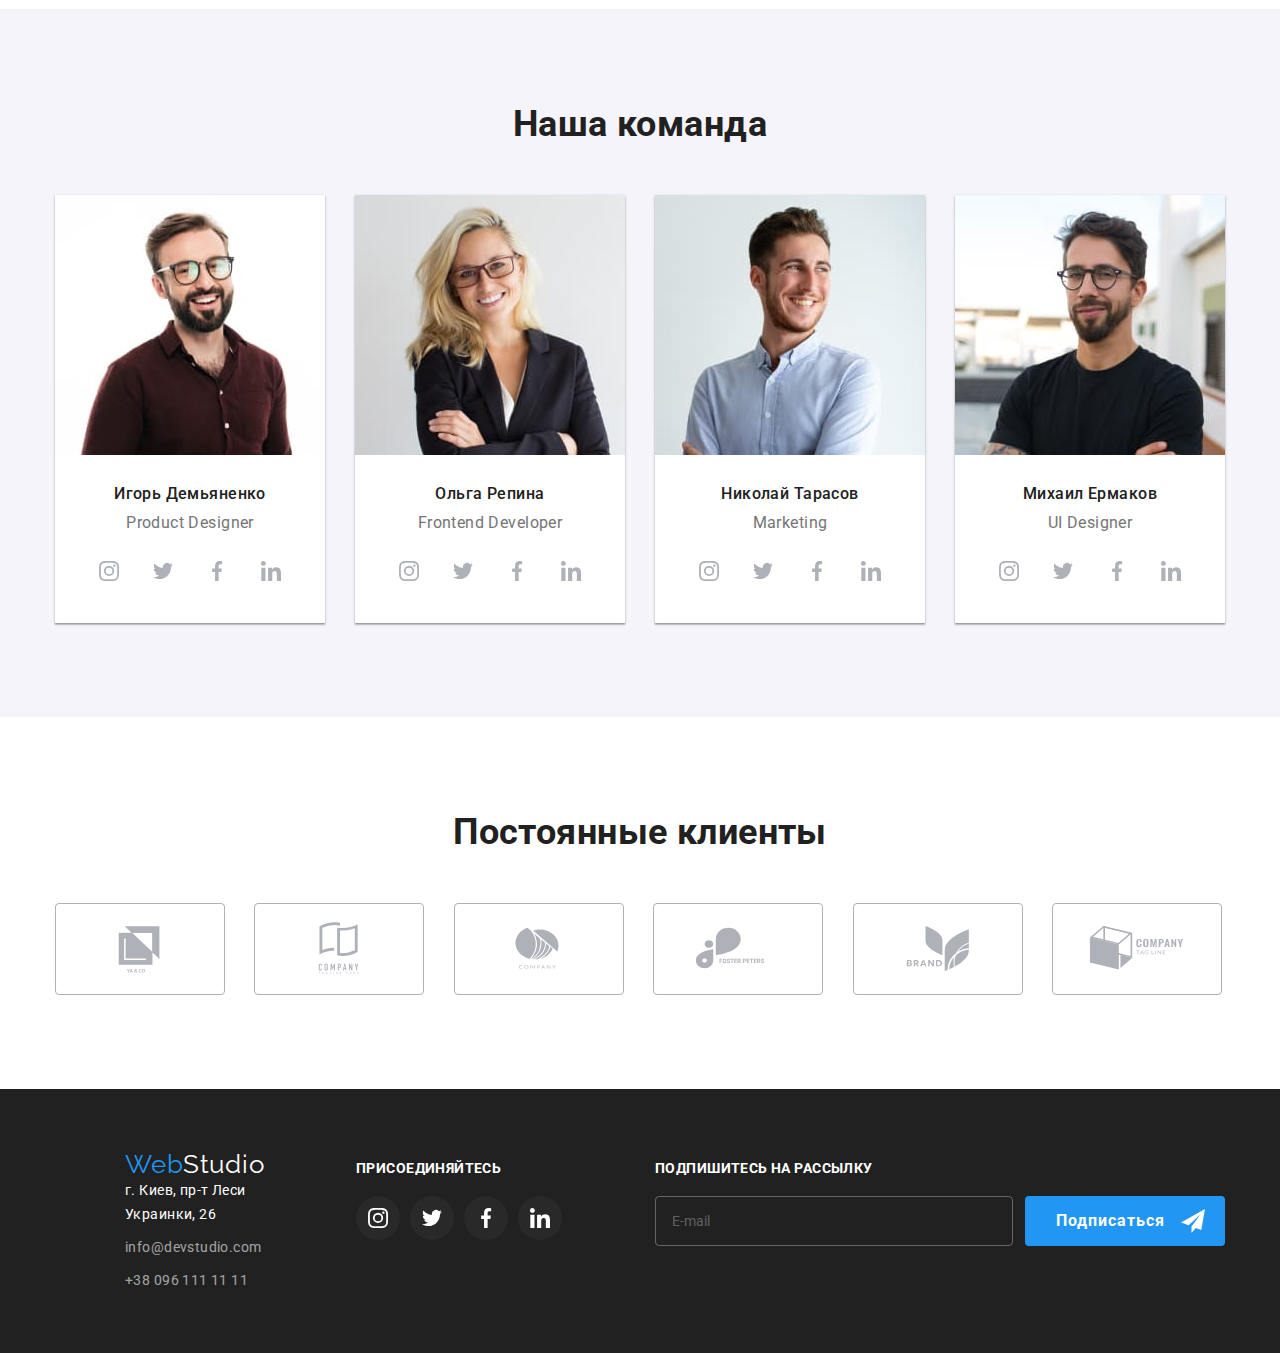
==== commit f7d44308: "Новое" ====
--- a/index.html
+++ b/index.html
@@ -1,532 +1,491 @@
 <!DOCTYPE html>
 <html lang="ru">
-  <head>
-    <meta charset="UTF-8" />
-    <meta http-equiv="X-UA-Compatible" content="IE=edge" />
-    <meta name="viewport" content="width=device-width, initial-scale=1.0" />
-    <title>homework#6</title>
-    <link
-      href="https://fonts.googleapis.com/css2?family=Raleway:wght@700&family=Roboto:wght@400;500;700;900&display=swap"
-      rel="stylesheet"
-    />
-    <link
-      rel="stylesheet"
-      href="https://cdnjs.cloudflare.com/ajax/libs/modern-normalize/1.1.0/modern-normalize.min.css"
-    />
-    <link rel="stylesheet" href="./css/style.css" />
-  </head>
-  <body class="page">
-    <!-- Шапка -->
-    <header class="header">
-      <div class="container header">
-        <nav class="site-nav">
-          <a class="logo" href="">
-            <span class="logo-accent">Web</span>
-            <span class="logo-black">Studio</span>
+
+<head>
+  <meta charset="UTF-8" />
+  <meta http-equiv="X-UA-Compatible" content="IE=edge" />
+  <meta name="viewport" content="width=device-width, initial-scale=1.0" />
+  <title>homework#7</title>
+  <link href="https://fonts.googleapis.com/css2?family=Raleway:wght@700&family=Roboto:wght@400;500;700;900&display=swap"
+    rel="stylesheet" />
+  <link rel="stylesheet"
+    href="https://cdnjs.cloudflare.com/ajax/libs/modern-normalize/1.1.0/modern-normalize.min.css" />
+  <link rel="stylesheet" href="./css/main.min.css" />
+</head>
+
+<body class="page">
+  <!-- Шапка -->
+  <header class="header">
+    <div class="container header__container">
+      <nav class="site-nav">
+        <a class="logo" href="">
+          <span class="logo__accent">Web</span>
+          <span class="logo__dark">Studio</span>
+        </a>
+
+        <ul class="site-nav__list">
+          <li class="site-nav__item">
+            <a class="site-nav__link site-nav__link--current-studio" href="./index.html">Студия</a>
+          </li>
+          <li class="site-nav__item">
+            <a class="site-nav__link" href="./portfolio.html">Портфолио</a>
+          </li>
+          <li class="site-nav__item">
+            <a class="site-nav__link" href="./index.html">Контакты</a>
+          </li>
+        </ul>
+      </nav>
+      <ul class="contact">
+        <li class="contact__item">
+          <a class="contact__link " href="mailto:info@devstudio.com">
+            <svg class="contact__icon" width="16px" height="12px">
+              <use href="./images/icons.svg#envelope"></use>
+            </svg>
+            info@devstudio.com
           </a>
-
-          <ul class="link-list">
-            <li><a id="studio" class="link" href="./index.html">Студия</a></li>
-            <li><a class="link" href="./portfolio.html">Портфолио</a></li>
-            <li><a class="link" href="./index.html">Контакты</a></li>
+        </li>
+        <li class="contact__item">
+          <a class="contact__link " href="tel:+380961111111">
+            <svg class="contact__icon" width="10px" height="16px">
+              <use href="./images/icons.svg#smartphone"></use>
+            </svg>
+            +38 096 111 11 11
+          </a>
+        </li>
+      </ul>
+    </div>
+  </header>
+
+  <main>
+    <!-- Герой -->
+    <section class="hero">
+      <div class="container">
+        <h1 class="hero__title">ЭФФЕКТИВНОЕ РЕШЕНИЕ ДЛЯ ВАШЕГО БИЗНЕСА</h1>
+
+        <button class="hero__btn" type="button" data-modal-open>
+          Заказать услугу
+        </button>
+      </div>
+    </section>
+
+    <!--Особенности  features-->
+    <section class="section section--features">
+      <div class="container">
+        <h2 class="section__title section__title--hidden">
+          Преимущества
+        </h2>
+        <ul class="features">
+          <li class="features__item">
+            <div class="features__box">
+              <svg width="70px" height="70px">
+                <use href="./images/icons.svg#antenna"></use>
+              </svg>
+            </div>
+            <h3 class="features__title">ВНИМАНИЕ К ДЕТАЛЯМ</h3>
+            <p class="features__text">
+              Идейные соображения, а также начало повседневной работы по
+              формированию позиции.
+
+
+            </p>
+          </li>
+          <li class="features__item">
+            <div class="features__box">
+              <svg width="70px" height="70px">
+                <use href="./images/icons.svg#clock"></use>
+              </svg>
+            </div>
+            <h3 class="features__title">ПУНКТУАЛЬНОСТЬ</h3>
+            <p class="features__text">
+              Задача организации, в особенности же рамки и место обучения
+              кадров влечет за собой.
+            </p>
+          </li>
+          <li class="features__item">
+            <div class="features__box">
+              <svg width="70px" height="70px">
+                <use href="./images/icons.svg#vector"></use>
+              </svg>
+            </div>
+            <h3 class="features__title">ПЛАНИРОВАНИЕ</h3>
+            <p class="features__text">
+              Равным образом консультация с широким активом в значительной
+              степени обуславливает.
+            </p>
+          </li>
+          <li class="features__item">
+            <div class="features__box">
+              <svg width="70px" height="70px">
+                <use href="./images/icons.svg#astronaut"></use>
+              </svg>
+            </div>
+            <h3 class="features__title">СОВРЕМЕННЫЕ ТЕХНОЛОГИИ</h3>
+            <p class="features__text">
+              Значимость этих проблем настолько очевидна, что реализация
+              плановых заданий.
+            </p>
+          </li>
+        </ul>
+      </div>
+    </section>
+
+    <!-- Чем занимаемся? -->
+    <section class="section section--padding-bottom">
+      <div class="container">
+        <h2 class="section__title">Чем мы занимаемся</h2>
+        <ul class="work">
+          <li class="work__item">
+            <div class="work__box">
+              <img src="./images/whatwedoing1.jpg" alt="Работник пишет код" width="370" />
+              <p class="work__text">ДЕСКТОПНЫЕ ПРИЛОЖЕНИЯ</p>
+            </div>
+          </li>
+          <li class="work__item">
+            <div class="work__box">
+              <img src="./images/whatwedoing2.jpg" alt="Работник создает инетрфейс" width="370" />
+              <p class="work__text">МОБИЛЬНЫЕ ПРИЛОЖЕНИЯ</p>
+            </div>
+          </li>
+          <li class="work__item">
+            <div class="work__box">
+              <img src="./images/whatwedoing3.jpg" alt="Работник подбирает цвет" width="370" />
+              <p class="work__text">ДИЗАЙНЕРСКОЕ РЕШЕНИЕ</p>
+            </div>
+          </li>
+        </ul>
+      </div>
+    </section>
+
+    <!-- Наша команда -->
+    <section class="section section__other-style">
+      <div class="container">
+        <h2 class="section__title">Наша команда</h2>
+        <ul class="team">
+          <li class="team__item">
+            <img src="./images/team1.jpg" alt="Фото работника" width="270" />
+            <div class="team__box">
+              <h3 class="team__title">Игорь Демьяненко</h3>
+              <p class="team__text">Product Designer</p>
+              <ul class="social">
+                <li class="social__item">
+                  <a class="social__link" href="">
+                    <svg class="instagram" width="20px" height="20px">
+                      <use href="./images/icons.svg#instagram"></use>
+                    </svg>
+                  </a>
+                </li>
+                <li class="social__item">
+                  <a class="social__link" href="">
+                    <svg class="twitter" width="20px" height="20px">
+                      <use href="./images/icons.svg#twitter"></use>
+                    </svg>
+                  </a>
+                </li>
+                <li class="social__item">
+                  <a class="social__link" href="">
+                    <svg class="facebook" width="20px" height="20px">
+                      <use href="./images/icons.svg#facebook"></use>
+                    </svg>
+                  </a>
+                </li>
+                <li class="social__item">
+                  <a class="social__link" href="">
+                    <svg class="linkedin" width="20px" height="20px">
+                      <use href="./images/icons.svg#linkedin"></use>
+                    </svg>
+                  </a>
+                </li>
+              </ul>
+            </div>
+          </li>
+          <li class="team__item">
+            <img src="./images/team2.jpg" alt="Фото работника" width="270" />
+            <div class="team__box">
+              <h3 class="team__title">Ольга Репина</h3>
+              <p class="team__text">Frontend Developer</p>
+              <ul class="social">
+                <li class="social__item">
+                  <a class="social__link" href="">
+                    <svg class="instagram" width="20px" height="20px">
+                      <use href="./images/icons.svg#instagram"></use>
+                    </svg>
+                  </a>
+                </li>
+                <li class="social__item">
+                  <a class="social__link" href="">
+                    <svg class="twitter" width="20px" height="20px">
+                      <use href="./images/icons.svg#twitter"></use>
+                    </svg>
+                  </a>
+                </li>
+                <li class="social__item">
+                  <a class="social__link" href="">
+                    <svg class="facebook" width="20px" height="20px">
+                      <use href="./images/icons.svg#facebook"></use>
+                    </svg>
+                  </a>
+                </li>
+                <li class="social__item">
+                  <a class="social__link" href="">
+                    <svg class="linkedin" width="20px" height="20px">
+                      <use href="./images/icons.svg#linkedin"></use>
+                    </svg>
+                  </a>
+                </li>
+              </ul>
+            </div>
+          </li>
+          <li class="team__item">
+            <img src="./images/team3.jpg" alt="Фото работника" width="270" />
+            <div class="team__box">
+              <h3 class="team__title">Николай Тарасов</h3>
+              <p class="team__text">Marketing</p>
+              <ul class="social">
+                <li class="social__item">
+                  <a class="social__link" href="">
+                    <svg class="instagram" width="20px" height="20px">
+                      <use href="./images/icons.svg#instagram"></use>
+                    </svg>
+                  </a>
+                </li>
+                <li class="social__item">
+                  <a class="social__link" href="">
+                    <svg class="twitter" width="20px" height="20px">
+                      <use href="./images/icons.svg#twitter"></use>
+                    </svg>
+                  </a>
+                </li>
+                <li class="social__item">
+                  <a class="social__link" href="">
+                    <svg class="facebook" width="20px" height="20px">
+                      <use href="./images/icons.svg#facebook"></use>
+                    </svg>
+                  </a>
+                </li>
+                <li class="social__item">
+                  <a class="social__link" href="">
+                    <svg class="linkedin" width="20px" height="20px">
+                      <use href="./images/icons.svg#linkedin"></use>
+                    </svg>
+                  </a>
+                </li>
+              </ul>
+            </div>
+          </li>
+          <li class="team__item">
+            <img src="./images/team4.jpg" alt="Фото работника" width="270" />
+            <div class="team__box">
+              <h3 class="team__title">Михаил Ермаков</h3>
+              <p class="team__text">UI Designer</p>
+              <ul class="social">
+                <li class="social__item">
+                  <a class="social__link" href="">
+                    <svg class="instagram" width="20px" height="20px">
+                      <use href="./images/icons.svg#instagram"></use>
+                    </svg>
+                  </a>
+                </li>
+                <li class="social__item">
+                  <a class="social__link" href="">
+                    <svg class="twitter" width="20px" height="20px">
+                      <use href="./images/icons.svg#twitter"></use>
+                    </svg>
+                  </a>
+                </li>
+                <li class="social__item">
+                  <a class="social__link" href="">
+                    <svg class="facebook" width="20px" height="20px">
+                      <use href="./images/icons.svg#facebook"></use>
+                    </svg>
+                  </a>
+                </li>
+                <li class="social__item">
+                  <a class="social__link" href="">
+                    <svg class="linkedin" width="20px" height="20px">
+                      <use href="./images/icons.svg#linkedin"></use>
+                    </svg>
+                  </a>
+                </li>
+              </ul>
+            </div>
+          </li>
+        </ul>
+      </div>
+    </section>
+
+    <!-- Постоянные клиенты -->
+    <section class="section section--clients">
+      <div class="container">
+        <h2 class="section__title">Постоянные клиенты</h2>
+        <ul class="clients">
+          <li class="clients__item">
+            <a class="client__link" href="" rel="noopener noreferrer">
+              <svg class="client__logo" width="106px" height="60px">
+                <use href="./images/icons.svg#logo1"></use>
+              </svg>
+            </a>
+          </li>
+          <li class="clients__item">
+            <a class="client__link" href="" rel="noopener noreferrer">
+              <svg class="client__logo" width="106px" height="60px">
+                <use href="./images/icons.svg#logo2"></use>
+              </svg>
+            </a>
+          </li>
+          <li class="clients__item">
+            <a class="client__link" href="" rel="noopener noreferrer">
+              <svg class="client__logo" width="106px" height="60px">
+                <use href="./images/icons.svg#logo3"></use>
+              </svg>
+            </a>
+          </li>
+          <li class="clients__item">
+            <a class="client__link" href="" rel="noopener noreferrer">
+              <svg class="client__logo" width="106px" height="60px">
+                <use href="./images/icons.svg#logo4"></use>
+              </svg>
+            </a>
+          </li>
+          <li class="clients__item">
+            <a class="client__link" href="" rel="noopener noreferrer">
+              <svg class="client__logo" width="106px" height="60px">
+                <use href="./images/icons.svg#logo5"></use>
+              </svg>
+            </a>
+          </li>
+          <li class="clients__item">
+            <a class="client__link" href="" rel="noopener noreferrer">
+              <svg class="client__logo" width="106px" height="60px">
+                <use href="./images/icons.svg#logo6"></use>
+              </svg>
+            </a>
+          </li>
+        </ul>
+      </div>
+    </section>
+  </main>
+
+  <!-- Footer -->
+  <footer class="footer">
+    <div class="container footer__container">
+      <div class="footer__box">
+        <a class="logo" href="">
+          <span class="logo__accent">Web</span>
+          <span class="logo__white">Studio</span>
+        </a>
+
+        <adress>
+          <ul class="adress">
+            <li>
+              <a class="adress__text" href="" rel="noopener noreferrer" target="_blank">г. Киев, пр-т Леси Украинки,
+                26</a>
+            </li>
+            <li>
+              <a class="adress__info" href="mailto:info@devstudio.com">info@devstudio.com</a>
+            </li>
+            <li>
+              <a class="adress__info" href="tel:+380961111111">+38 096 111 11 11</a>
+            </li>
           </ul>
-        </nav>
-        <ul class="contact">
-          <li>
-            <a
-              class="contact-link icon-envelope"
-              href="mailto:info@devstudio.com"
-            >
-              <svg class="envelope">
-                <use href="./images/icons.svg#envelope"></use>
-              </svg>
-              info@devstudio.com
-            </a>
-          </li>
-          <li>
-            <a class="contact-link icon-smartphone" href="tel:+380961111111">
-              <svg class="smartphone">
-                <use href="./images/icons.svg#smartphone"></use>
-              </svg>
-              +38 096 111 11 11
-            </a>
-          </li>
-        </ul>
-      </div>
-    </header>
-
-    <main>
-      <!-- Герой -->
-      <section class="hero">
-        <div class="container">
-          <h1 class="hero-title">ЭФФЕКТИВНОЕ РЕШЕНИЕ ДЛЯ ВАШЕГО БИЗНЕСА</h1>
-
-          <button class="button" type="button" data-modal-open>
-            Заказать услугу
+        </adress>
+      </div>
+
+      <div class="footer__box">
+        <h3 class="footer__title">ПРИСОЕДИНЯЙТЕСЬ</h3>
+        <ul class="join">
+          <li class="join__item">
+            <a class="join__icon" href="">
+              <svg class="join__instagram" width="20px" height="20px">
+                <use href="./images/icons.svg#instagram"></use>
+              </svg>
+            </a>
+          </li>
+          <li class="join__item">
+            <a class="join__icon" href="">
+              <svg class="join__twitter" width="20px" height="20px">
+                <use href="./images/icons.svg#twitter"></use>
+              </svg>
+            </a>
+          </li>
+          <li class="join__item">
+            <a class="join__icon" href="">
+              <svg class="join__facebook" width="20px" height="20px">
+                <use href="./images/icons.svg#facebook"></use>
+              </svg>
+            </a>
+          </li>
+          <li class="join__item">
+            <a class="join__icon" href="">
+              <svg class="join__linkedin" width="20px" height="20px">
+                <use href="./images/icons.svg#linkedin"></use>
+              </svg>
+            </a>
+          </li>
+        </ul>
+      </div>
+
+      <form class="subscribe">
+        <p class="subscribe__title">ПОДПИШИТЕСЬ НА РАССЫЛКУ</p>
+        <div class="subscribe__field" role="group">
+          <input class="subscribe__email" type="email" name="subscribe" placeholder="E-mail" />
+          <button class="subscribe__send" type="submit">
+            <span class="subscribe__text">Подписаться</span>
+            <svg class="subscribe__icon" width="24px" height="24px">
+              <use href="./images/icons.svg#icon-send"></use>
+            </svg>
           </button>
         </div>
-      </section>
-
-      <!--Особенности  features-->
-      <section class="section features">
-        <div class="container">
-          <h2 class="section-title hidden">Преимущества</h2>
-          <ul class="features-list">
-            <li>
-              <div class="features-icons">
-                <svg width="70px" height="70px">
-                  <use href="./images/icons.svg#antenna"></use>
-                </svg>
-              </div>
-              <h3 class="title">ВНИМАНИЕ К ДЕТАЛЯМ</h3>
-              <p>
-                Идейные соображения, а также начало повседневной работы по
-                формированию позиции.
-              </p>
-            </li>
-            <li>
-              <div class="features-icons">
-                <svg width="70px" height="70px">
-                  <use href="./images/icons.svg#clock"></use>
-                </svg>
-              </div>
-              <h3 class="title">ПУНКТУАЛЬНОСТЬ</h3>
-              <p>
-                Задача организации, в особенности же рамки и место обучения
-                кадров влечет за собой.
-              </p>
-            </li>
-            <li>
-              <div class="features-icons">
-                <svg width="70px" height="70px">
-                  <use href="./images/icons.svg#vector"></use>
-                </svg>
-              </div>
-              <h3 class="title">ПЛАНИРОВАНИЕ</h3>
-              <p>
-                Равным образом консультация с широким активом в значительной
-                степени обуславливает.
-              </p>
-            </li>
-            <li>
-              <div class="features-icons">
-                <svg width="70px" height="70px">
-                  <use href="./images/icons.svg#astronaut"></use>
-                </svg>
-              </div>
-              <h3 class="title">СОВРЕМЕННЫЕ ТЕХНОЛОГИИ</h3>
-              <p>
-                Значимость этих проблем настолько очевидна, что реализация
-                плановых заданий.
-              </p>
-            </li>
-          </ul>
-        </div>
-      </section>
-
-      <!-- Чем занимаемся? -->
-      <section class="section work">
-        <div class="container">
-          <h2 class="section-title">Чем мы занимаемся</h2>
-          <ul class="work-list">
-            <li>
-              <div class="work-box">
-                <img
-                  src="./images/whatwedoing1.jpg"
-                  alt="Работник пишет код"
-                  width="370"
-                />
-                <p class="work-text">ДЕСКТОПНЫЕ ПРИЛОЖЕНИЯ</p>
-              </div>
-            </li>
-            <li>
-              <div class="work-box">
-                <img
-                  src="./images/whatwedoing2.jpg"
-                  alt="Работник создает инетрфейс"
-                  width="370"
-                />
-                <p class="work-text">МОБИЛЬНЫЕ ПРИЛОЖЕНИЯ</p>
-              </div>
-            </li>
-            <li>
-              <div class="work-box">
-                <img
-                  src="./images/whatwedoing3.jpg"
-                  alt="Работник подбирает цвет"
-                  width="370"
-                />
-                <p class="work-text">ДИЗАЙНЕРСКОЕ РЕШЕНИЕ</p>
-              </div>
-            </li>
-          </ul>
-        </div>
-      </section>
-
-      <!-- Наша команда -->
-      <section class="section staff">
-        <div class="container">
-          <h2 class="section-title">Наша команда</h2>
-          <ul class="staff-name">
-            <li class="staff-persons">
-              <img
-                src="./images/team1.jpg"
-                alt="Фото работника"
-                width="270"
-              />
-              <div class="staff-box">
-                <h3 class="name">Игорь Демьяненко</h3>
-                <p class="position">Product Designer</p>
-                <ul class="social-team">
-                  <li>
-                    <a class="person-link" href="">
-                      <svg class="instagram" width="20px" height="20px">
-                        <use href="./images/icons.svg#instagram"></use>
-                      </svg>
-                    </a>
-                  </li>
-                  <li>
-                    <a class="person-link" href="">
-                      <svg class="twitter" width="20px" height="20px">
-                        <use href="./images/icons.svg#twitter"></use>
-                      </svg>
-                    </a>
-                  </li>
-                  <li>
-                    <a class="person-link" href="">
-                      <svg class="facebook" width="20px" height="20px">
-                        <use href="./images/icons.svg#facebook"></use>
-                      </svg>
-                    </a>
-                  </li>
-                  <li>
-                    <a class="person-link" href="">
-                      <svg class="linkedin" width="20px" height="20px">
-                        <use href="./images/icons.svg#linkedin"></use>
-                      </svg>
-                    </a>
-                  </li>
-                </ul>
-              </div>
-            </li>
-            <li class="staff-persons">
-              <img
-                src="./images/team2.jpg"
-                alt="Фото работника"
-                width="270"
-              />
-              <div class="staff-box">
-                <h3 class="name">Ольга Репина</h3>
-                <p class="position">Frontend Developer</p>
-                <ul class="social-team">
-                  <li>
-                    <a class="person-link" href="">
-                      <svg class="instagram" width="20px" height="20px">
-                        <use href="./images/icons.svg#instagram"></use>
-                      </svg>
-                    </a>
-                  </li>
-                  <li>
-                    <a class="person-link" href="">
-                      <svg class="twitter" width="20px" height="20px">
-                        <use href="./images/icons.svg#twitter"></use>
-                      </svg>
-                    </a>
-                  </li>
-                  <li>
-                    <a class="person-link" href="">
-                      <svg class="facebook" width="20px" height="20px">
-                        <use href="./images/icons.svg#facebook"></use>
-                      </svg>
-                    </a>
-                  </li>
-                  <li>
-                    <a class="person-link" href="">
-                      <svg class="linkedin" width="20px" height="20px">
-                        <use href="./images/icons.svg#linkedin"></use>
-                      </svg>
-                    </a>
-                  </li>
-                </ul>
-              </div>
-            </li>
-            <li class="staff-persons">
-              <img
-                src="./images/team3.jpg"
-                alt="Фото работника"
-                width="270"
-              />
-              <div class="staff-box">
-                <h3 class="name">Николай Тарасов</h3>
-                <p class="position">Marketing</p>
-                <ul class="social-team">
-                  <li>
-                    <a class="person-link" href="">
-                      <svg class="instagram" width="20px" height="20px">
-                        <use href="./images/icons.svg#instagram"></use>
-                      </svg>
-                    </a>
-                  </li>
-                  <li>
-                    <a class="person-link" href="">
-                      <svg class="twitter" width="20px" height="20px">
-                        <use href="./images/icons.svg#twitter"></use>
-                      </svg>
-                    </a>
-                  </li>
-                  <li>
-                    <a class="person-link" href="">
-                      <svg class="facebook" width="20px" height="20px">
-                        <use href="./images/icons.svg#facebook"></use>
-                      </svg>
-                    </a>
-                  </li>
-                  <li>
-                    <a class="person-link" href="">
-                      <svg class="linkedin" width="20px" height="20px">
-                        <use href="./images/icons.svg#linkedin"></use>
-                      </svg>
-                    </a>
-                  </li>
-                </ul>
-              </div>
-            </li>
-            <li class="staff-persons">
-              <img
-                src="./images/team4.jpg"
-                alt="Фото работника"
-                width="270"
-              />
-              <div class="staff-box">
-                <h3 class="name">Михаил Ермаков</h3>
-                <p class="position">UI Designer</p>
-                <ul class="social-team">
-                  <li>
-                    <a class="person-link" href="">
-                      <svg class="instagram" width="20px" height="20px">
-                        <use href="./images/icons.svg#instagram"></use>
-                      </svg>
-                    </a>
-                  </li>
-                  <li>
-                    <a class="person-link" href="">
-                      <svg class="twitter" width="20px" height="20px">
-                        <use href="./images/icons.svg#twitter"></use>
-                      </svg>
-                    </a>
-                  </li>
-                  <li>
-                    <a class="person-link" href="">
-                      <svg class="facebook" width="20px" height="20px">
-                        <use href="./images/icons.svg#facebook"></use>
-                      </svg>
-                    </a>
-                  </li>
-                  <li>
-                    <a class="person-link" href="">
-                      <svg class="linkedin" width="20px" height="20px">
-                        <use href="./images/icons.svg#linkedin"></use>
-                      </svg>
-                    </a>
-                  </li>
-                </ul>
-              </div>
-            </li>
-          </ul>
-        </div>
-      </section>
-
-      <!-- Постоянные клиенты -->
-      <section class="section clients">
-        <div class="container">
-          <h2 class="section-title">Постоянные клиенты</h2>
-          <ul class="clients-icons">
-            <li>
-              <a class="client-link" href="" rel="noopener noreferrer">
-                <svg class="logo" width="106px" height="60px">
-                  <use href="./images/icons.svg#logo1"></use>
-                </svg>
-              </a>
-            </li>
-            <li>
-              <a class="client-link" href="" rel="noopener noreferrer">
-                <svg class="logo" width="106px" height="60px">
-                  <use href="./images/icons.svg#logo2"></use>
-                </svg>
-              </a>
-            </li>
-            <li>
-              <a class="client-link" href="" rel="noopener noreferrer">
-                <svg class="logo" width="106px" height="60px">
-                  <use href="./images/icons.svg#logo3"></use>
-                </svg>
-              </a>
-            </li>
-            <li>
-              <a class="client-link" href="" rel="noopener noreferrer">
-                <svg class="logo" width="106px" height="60px">
-                  <use href="./images/icons.svg#logo4"></use>
-                </svg>
-              </a>
-            </li>
-            <li>
-              <a class="client-link" href="" rel="noopener noreferrer">
-                <svg class="logo" width="106px" height="60px">
-                  <use href="./images/icons.svg#logo5"></use>
-                </svg>
-              </a>
-            </li>
-            <li>
-              <a class="client-link" href="" rel="noopener noreferrer">
-                <svg class="logo" width="106px" height="60px">
-                  <use href="./images/icons.svg#logo6"></use>
-                </svg>
-              </a>
-            </li>
-          </ul>
-        </div>
-      </section>
-    </main>
-    <!-- Footer -->
-    <footer class="page-footer">
-      <div class="container footer">
-        <div class="address-footer">
-          <a class="logo-footer" href="">
-            <span class="logo-accent">Web</span>
-            <span class="logo-white">Studio</span>
-          </a>
-
-          <address>
-            <ul class="adress-list">
-              <li>
-                <a
-                  class="text-info"
-                  href=""
-                  rel="noopener noreferrer"
-                  target="_blank"
-                  >г. Киев, пр-т Леси Украинки, 26</a
-                >
-              </li>
-              <li>
-                <a class="info" href="mailto:info@devstudio.com"
-                  >info@devstudio.com</a
-                >
-              </li>
-              <li>
-                <a class="info" href="tel:+380961111111">+38 096 111 11 11</a>
-              </li>
-            </ul>
-          </address>
-        </div>
-
-        <div class="social-footer">
-          <h3 class="title">ПРИСОЕДИНЯЙТЕСЬ</h3>
-          <ul class="social-links">
-            <li>
-              <a class="link-icon" href="">
-                <svg class="instagram-footer" width="20px" height="20px">
-                  <use href="./images/icons.svg#instagram"></use>
-                </svg>
-              </a>
-            </li>
-            <li>
-              <a class="link-icon" href="">
-                <svg class="twitter-footer" width="20px" height="20px">
-                  <use href="./images/icons.svg#twitter"></use>
-                </svg>
-              </a>
-            </li>
-            <li>
-              <a class="link-icon" href="">
-                <svg class="facebook-footer" width="20px" height="20px">
-                  <use href="./images/icons.svg#facebook"></use>
-                </svg>
-              </a>
-            </li>
-            <li>
-              <a class="link-icon" href="">
-                <svg class="linkedin-footer" width="20px" height="20px">
-                  <use href="./images/icons.svg#linkedin"></use>
-                </svg>
-              </a>
-            </li>
-          </ul>
-        </div>
-        <form class="subscribe">
-          <p class="title">ПОДПИШИТЕСЬ НА РАССЫЛКУ</p>
-          <div class="subscribe-field" role="group">
-            <input
-              class="subscribe-email"
-              type="email"
-              name="subscribe"
-              placeholder="E-mail"
-            />
-            <button class="send" type="submit">
-              <span class="send-text">Подписаться</span>
-              <svg class="send-icon" width="24px" height="24px">
-                <use href="./images/icons.svg#icon-send"></use>
-              </svg>
-            </button>
-          </div>
-        </form>
-      </div>
-    </footer>
-
-    <!-- Modal window -->
-    <div class="backdrop is-hidden" data-modal>
-      <div class="modal">
-        <button class="button-close" data-modal-close>
-          <svg width="30px" height="30px">
-            <use href="./images/icons.svg#close"></use>
+      </form>
+    </div>
+  </footer>
+
+  <!-- Modal window -->
+  <div class="backdrop is-hidden" data-modal>
+    <div class="modal">
+      <button class="modal__close" data-modal-close>
+        <svg width="30px" height="30px">
+          <use href="./images/icons.svg#close"></use>
+        </svg>
+      </button>
+      <form class="form">
+        <h2 class="form__title">Оставьте свои данные, мы вам перезвоним</h2>
+        <label class="form__label">
+          <input class="form__input" type="text" name="name" />
+          <span class="form__text">Имя</span>
+          <svg class="form__icon" width="18px" height="18px">
+            <use href="./images/icons.svg#person-modal"></use>
           </svg>
-        </button>
-        <form class="form-modal">
-          <h2 class="title-modal">Оставьте свои данные, мы вам перезвоним</h2>
-          <label class="form-label">
-            <input class="form-input" type="text" name="name" />
-            <span class="form-text">Имя</span>
-            <svg class="icon-modal" width="18px" height="18px">
-              <use href="./images/icons.svg#person-modal"></use>
-            </svg>
-          </label>
-          <label class="form-label">
-            <input class="form-input" type="tel" name="tel" />
-            <span class="form-text">Телефон</span>
-            <svg class="icon-modal" width="18px" height="18px">
-              <use href="./images/icons.svg#phone-modal"></use>
-            </svg>
-          </label>
-          <label class="form-label">
-            <input class="form-input" type="email" name="email" />
-            <span class="form-text">Почта</span>
-            <svg class="icon-modal" width="18px" height="18px">
-              <use href="./images/icons.svg#email-modal"></use>
-            </svg>
-          </label>
-          <label class="comment-label">
-            <span class="form-text">Коментарий</span>
-            <textarea
-              class="form-comment"
-              name="comment"
-              placeholder="Введите текст"
-            ></textarea>
-          </label>
-          <label class="checkbox-label">
-            <input
-              class="checkbox-input"
-              type="checkbox"
-              name="agreement"
-              checked
-            />
-            <span class="checkbox-agreement"></span>
-            Соглашаюсь с рассылкой и принимаю
-            <a class="checkbox-condition" href="">Условия договора</a>
-          </label>
-
-          <button class="form-button" type="submit">Отправить</button>
-        </form>
-      </div>
+        </label>
+        <label class="form__label">
+          <input class="form__input" type="tel" name="tel" />
+          <span class="form__text">Телефон</span>
+          <svg class="form__icon" width="18px" height="18px">
+            <use href="./images/icons.svg#phone-modal"></use>
+          </svg>
+        </label>
+        <label class="form__label">
+          <input class="form__input" type="email" name="email" />
+          <span class="form__text">Почта</span>
+          <svg class="form__icon" width="18px" height="18px">
+            <use href="./images/icons.svg#email-modal"></use>
+          </svg>
+        </label>
+        <label class="form__comment">
+          <span class="form__text">Коментарий</span>
+          <textarea class="form__chit" name="comment" placeholder="Введите текст"></textarea>
+        </label>
+        <label class="form__deal">
+          <input class="form__checkbox" type="checkbox" name="agreement"/>
+          <span class="form__agreement"></span>
+          Соглашаюсь с рассылкой и принимаю
+          <a class="form__condition" href="">Условия договора</a>
+        </label>
+
+        <button class="form__button" type="submit">Отправить</button>
+      </form>
     </div>
-    <script src="./js/modal.js"></script>
-  </body>
+  </div>
+  <script src="./js/modal.js"></script>
+</body>
+
 </html>--- a/css/main.min.css
+++ b/css/main.min.css
@@ -0,0 +1,1228 @@
+:root {
+    --title-text-color: #212121;
+    --primari-text-color: #757575;
+    --primari-white-color: #ffffff;
+    --accent-color: #2196f3;
+    --hero-bgrcolor: #2f303a;
+    --bg-text-work: #2f303acc;
+    --bg-second: #f5f4fa;
+    --contact-footer: #ffffff99;
+    --bg-icon-footer: #ffffff0a;
+    --hover-btn-hero: #188ce8;
+    --br-project__box: #eeeeee;
+    --bg-icon: #afb1b8;
+    --bg-overflay: #2196f3e5;
+    --form-text-color: #75757580;
+    --modal__input--br: #21212133;
+    --br-email-footer: #ffffff4d;
+    --timing-function: cubic-bezier(0.4, 0, 0.2, 1)
+}
+
+.page {
+    background-color: var(--primari-white-color);
+    color: var(--primari-text-color);
+    font-family: Roboto, sans-serif;
+    font-weight: 400;
+    font-size: 14px;
+    line-height: 1.17;
+    letter-spacing: 0.03em
+}
+
+ul {
+    list-style: none;
+    padding-left: 0px;
+    margin-top: 0px;
+    margin-bottom: 0px
+}
+
+p {
+    margin-top: 0px;
+    margin-bottom: 0px
+}
+
+img {
+    display: block
+}
+
+a {
+    text-decoration: none
+}
+
+h2 {
+    font-weight: 700;
+    font-size: 36px;
+    text-align: center
+}
+
+.header__container {
+    display: -webkit-box;
+    display: -ms-flexbox;
+    display: flex;
+    border-bottom: 1px solid var(--br-project__box)
+}
+
+.container {
+    width: 1200px;
+    padding-left: 15px;
+    padding-right: 15px;
+    margin-left: auto;
+    margin-right: auto
+}
+
+.container .logo {
+    display: inline-block
+}
+
+.logo__accent {
+    margin-right: -4px;
+    color: var(--accent-color)
+}
+
+.logo__dark {
+    color: var(--title-text-color)
+}
+
+.logo__white {
+    color: var(--primari-white-color)
+}
+
+.logo__accent,
+.logo__dark,
+.logo__white {
+    font-family: Raleway, sans-serif;
+    font-size: 26px;
+    line-height: 1.17;
+    letter-spacing: 0.03em
+}
+
+.cheader__container {
+    display: -webkit-box;
+    display: -ms-flexbox;
+    display: flex;
+    -webkit-box-align: center;
+    -ms-flex-align: center;
+    align-items: center
+}
+
+.site-nav {
+    display: -webkit-box;
+    display: -ms-flexbox;
+    display: flex;
+    -webkit-box-align: center;
+    -ms-flex-align: center;
+    align-items: center
+}
+
+.site-nav__list,
+.contact {
+    display: -webkit-box;
+    display: -ms-flexbox;
+    display: flex;
+    margin: 0px;
+    padding: 0px
+}
+
+.site-nav__list {
+    margin-left: 93px
+}
+
+.site-nav__link,
+.contact__link {
+    display: -webkit-inline-box;
+    display: -ms-inline-flexbox;
+    display: inline-flex;
+    padding-top: 32px;
+    padding-bottom: 32px
+}
+
+.site-nav__link {
+    color: var(--title-text-color);
+    -webkit-transition: color 250ms var(--timing-function);
+    transition: color 250ms var(--timing-function)
+}
+
+.site-nav__link:hover,
+.site-nav__link:focus {
+    color: var(--accent-color)
+}
+
+.site-nav__item+.site-nav__item {
+    margin-left: 50px
+}
+
+.site-nav__link {
+    position: relative
+}
+
+.site-nav__link::after {
+    content: "";
+    position: absolute;
+    left: 0px;
+    bottom: -2px;
+    display: block;
+    width: 100%;
+    height: 4px;
+    background-color: var(--accent-color);
+    opacity: 0
+}
+
+.site-nav__link--current-studio,
+.site-nav__link--current-portfolio {
+    color: var(--accent-color)
+}
+
+.site-nav__link--current-studio::after,
+.site-nav__link--current-portfolio::after {
+    opacity: 1
+}
+
+.site-nav,
+.contact {
+    font-weight: 500;
+    line-height: 1.7;
+    letter-spacing: 0.02em
+}
+
+.contact__item+.contact__item {
+    margin-left: 50px
+}
+
+.contact {
+    margin-left: auto
+}
+
+.contact__link {
+    display: -webkit-inline-box;
+    display: -ms-inline-flexbox;
+    display: inline-flex;
+    -webkit-box-align: center;
+    -ms-flex-align: center;
+    align-items: center;
+    color: var(--primari-text-color);
+    -webkit-transition: color 250ms var(--timing-function);
+    transition: color 250ms var(--timing-function)
+}
+
+.contact__link:hover,
+.contact__link:focus {
+    color: var(--accent-color)
+}
+
+.contact__icon {
+    margin-right: 10px;
+    fill: var(--primari-text-color);
+    -webkit-transition: fill 250ms var(--timing-function);
+    transition: fill 250ms var(--timing-function)
+}
+
+.contact__link:hover .contact__icon,
+.contact__link:focus .contact__icon {
+    fill: var(--accent-color)
+}
+
+.hero {
+    padding-top: 200px;
+    padding-bottom: 200px;
+    text-align: center;
+    margin-left: auto;
+    margin-right: auto;
+    max-width: 1600px;
+    background-image: -webkit-gradient(linear, left top, right top, from(rgba(47, 48, 58, 0.4)), to(rgba(47, 48, 58, 0.4))), url(../images/hero-icon.jpg);
+    background-image: linear-gradient(to right, rgba(47, 48, 58, 0.4), rgba(47, 48, 58, 0.4)), url(../images/hero-icon.jpg);
+    background-color: var(--hero-bgrcolor)
+}
+
+.hero__title {
+    color: var(--primari-white-color);
+    font-weight: 900;
+    font-size: 44px;
+    line-height: 1.37;
+    letter-spacing: 0.06em;
+    width: 696px;
+    margin: 0px auto 30px auto
+}
+
+.hero__btn {
+    width: 200px;
+    height: 50px;
+    color: var(--primari-white-color);
+    background-color: var(--accent-color);
+    font-weight: 700;
+    font-size: 16px;
+    line-height: 1.88;
+    letter-spacing: 0.06em;
+    cursor: pointer;
+    text-align: center;
+    -webkit-transition: background-color 2500ms var(--timing-function);
+    transition: background-color 2500ms var(--timing-function)
+}
+
+.hero__btn:hover,
+.hero__btn:focus {
+    background-color: var(--hover-btn-hero)
+}
+
+.section--features,
+.project {
+    padding-top: 94px;
+    padding-bottom: 94px
+}
+
+.section__title,
+.project__title {
+    color: var(--title-text-color);
+    margin-top: 0px;
+    margin-bottom: 50px;
+    text-align: center
+}
+
+.section__title--hidden,
+.project__title--hidden {
+    position: absolute;
+    width: 1px;
+    height: 1px;
+    margin: -1px;
+    border: 0;
+    padding: 0;
+    white-space: nowrap;
+    -webkit-clip-path: inset(100%);
+    clip-path: inset(100%);
+    clip: rect(0 0 0 0);
+    overflow: hidden
+}
+
+.features {
+    display: -webkit-box;
+    display: -ms-flexbox;
+    display: flex;
+    margin-top: 0px
+}
+
+.features__item {
+    width: 270px
+}
+
+.features__item:not(:nth-last-child(1)) {
+    margin-right: 30px
+}
+
+.features__title {
+    color: var(--title-text-color);
+    font-weight: 700;
+    font-size: 14px;
+    margin-top: 0px;
+    margin-bottom: 10px
+}
+
+.features__text {
+    line-height: 1.71
+}
+
+.features__box {
+    display: -webkit-inline-box;
+    display: -ms-inline-flexbox;
+    display: inline-flex;
+    -webkit-box-pack: center;
+    -ms-flex-pack: center;
+    justify-content: center;
+    -webkit-box-align: center;
+    -ms-flex-align: center;
+    align-items: center;
+    width: 270px;
+    height: 120px;
+    margin-bottom: 30px;
+    border: none;
+    background-color: var(--bg-second)
+}
+
+.section--padding-bottom {
+    padding-bottom: 94px
+}
+
+.work {
+    padding-left: 0px
+}
+
+.work__item {
+    display: inline-block;
+    margin-right: -3px
+}
+
+.work__item+.work__item {
+    margin-left: 30px
+}
+
+.work__box {
+    position: relative
+}
+
+.work__text {
+    position: absolute;
+    bottom: 0;
+    display: -webkit-box;
+    display: -ms-flexbox;
+    display: flex;
+    -webkit-box-pack: center;
+    -ms-flex-pack: center;
+    justify-content: center;
+    -webkit-box-align: center;
+    -ms-flex-align: center;
+    align-items: center;
+    width: 100%;
+    height: 70px;
+    font-weight: 700;
+    color: var(--primari-white-color);
+    background: var(--bg-text-work)
+}
+
+.section__other-style {
+    padding-top: 94px;
+    padding-bottom: 94px;
+    background-color: var(--bg-second)
+}
+
+.team {
+    display: -webkit-box;
+    display: -ms-flexbox;
+    display: flex;
+    padding-left: 0px;
+    margin-top: 0px;
+    margin-bottom: 0px
+}
+
+.team__item {
+    background-color: var(--primari-white-color);
+    -webkit-box-shadow: 0px 1px 3px #00000033, 0px 1px 1px #00000024, 0px 2px 1px #0000001f;
+    box-shadow: 0px 1px 3px #00000033, 0px 1px 1px #00000024, 0px 2px 1px #0000001f
+}
+
+.team__item:not(:first-child) {
+    margin-left: 30px
+}
+
+.team__box {
+    padding: 30px 32px
+}
+
+.team__title {
+    color: var(--title-text-color);
+    font-weight: 500;
+    font-size: 16px;
+    margin-top: 0px;
+    margin-bottom: 10px;
+    text-align: center
+}
+
+.team__text {
+    font-size: 16px;
+    text-align: center;
+    margin-bottom: 16px
+}
+
+.social {
+    display: -webkit-inline-box;
+    display: -ms-inline-flexbox;
+    display: inline-flex;
+    -webkit-box-pack: center;
+    -ms-flex-pack: center;
+    justify-content: center
+}
+
+.social__item+.social__item {
+    margin-left: 10px
+}
+
+.social__link {
+    display: -webkit-inline-box;
+    display: -ms-inline-flexbox;
+    display: inline-flex;
+    -webkit-box-pack: center;
+    -ms-flex-pack: center;
+    justify-content: center;
+    -webkit-box-align: center;
+    -ms-flex-align: center;
+    align-items: center;
+    width: 44px;
+    height: 44px;
+    background-color: var(--primari-white-color);
+    border-radius: 50%;
+    -webkit-transition: background-color 250ms var(--timing-function);
+    transition: background-color 250ms var(--timing-function)
+}
+
+.social__link:hover,
+.social__link:focus {
+    background-color: var(--accent-color)
+}
+
+.instagram,
+.twitter,
+.facebook,
+.linkedin {
+    fill: var(--bg-icon);
+    -webkit-transition: fill 250ms var(--timing-function);
+    transition: fill 250ms var(--timing-function)
+}
+
+.instagram .social__link:hover .instagram,
+.instagram .social__link:focus .instagram,
+.instagram .social__link:hover .twitter,
+.instagram .social__link:focus .twitter,
+.instagram .social__link:hover .facebook,
+.instagram .social__link:focus .facebook,
+.instagram .social__link:hover .linkedin,
+.instagram .social__link:focus .linkedin,
+.twitter .social__link:hover .instagram,
+.twitter .social__link:focus .instagram,
+.twitter .social__link:hover .twitter,
+.twitter .social__link:focus .twitter,
+.twitter .social__link:hover .facebook,
+.twitter .social__link:focus .facebook,
+.twitter .social__link:hover .linkedin,
+.twitter .social__link:focus .linkedin,
+.facebook .social__link:hover .instagram,
+.facebook .social__link:focus .instagram,
+.facebook .social__link:hover .twitter,
+.facebook .social__link:focus .twitter,
+.facebook .social__link:hover .facebook,
+.facebook .social__link:focus .facebook,
+.facebook .social__link:hover .linkedin,
+.facebook .social__link:focus .linkedin,
+.linkedin .social__link:hover .instagram,
+.linkedin .social__link:focus .instagram,
+.linkedin .social__link:hover .twitter,
+.linkedin .social__link:focus .twitter,
+.linkedin .social__link:hover .facebook,
+.linkedin .social__link:focus .facebook,
+.linkedin .social__link:hover .linkedin,
+.linkedin .social__link:focus .linkedin {
+    fill: var(--primari-white-color)
+}
+
+.section--clients {
+    padding: 94px 0px
+}
+
+.clients__item {
+    display: -webkit-inline-box;
+    display: -ms-inline-flexbox;
+    display: inline-flex
+}
+
+.clients__item+.clients__item {
+    margin-left: 30px
+}
+
+.client__link {
+    display: -webkit-box;
+    display: -ms-flexbox;
+    display: flex;
+    -webkit-box-pack: center;
+    -ms-flex-pack: center;
+    justify-content: center;
+    -webkit-box-align: center;
+    -ms-flex-align: center;
+    align-items: center;
+    width: 170px;
+    height: 92px;
+    border: 1px solid var(--bg-icon);
+    margin-right: -4px;
+    border-radius: 4px;
+    -webkit-transition: border 250ms var(--timing-function);
+    transition: border 250ms var(--timing-function)
+}
+
+.client__link:hover,
+.client__link:focus {
+    border: 1px solid var(--accent-color)
+}
+
+.client__logo {
+    fill: var(--bg-icon);
+    -webkit-transition: fill 250ms var(--timing-function);
+    transition: fill 250ms var(--timing-function)
+}
+
+.client__link:hover .client__logo,
+.client__link:focus .client__logo {
+    fill: var(--accent-color)
+}
+
+.footer {
+    padding-top: 60px;
+    padding-bottom: 60px;
+    background-color: var(--title-text-color)
+}
+
+.footer__container {
+    display: -webkit-box;
+    display: -ms-flexbox;
+    display: flex;
+    -webkit-box-align: baseline;
+    -ms-flex-align: baseline;
+    align-items: baseline
+}
+
+.adress__logo {
+    display: block;
+    margin-bottom: 20px
+}
+
+.adress {
+    padding-left: 0px
+}
+
+.adress li+li {
+    margin-top: 9px
+}
+
+.adress__text {
+    color: var(--primari-white-color);
+    font-style: normal;
+    line-height: 1.71
+}
+
+.adress__info {
+    color: var(--contact-footer);
+    font-style: normal;
+    line-height: 1.71;
+    -webkit-transition: color 250ms var(--timing-function);
+    transition: color 250ms var(--timing-function)
+}
+
+.adress__info:hover,
+.adress__info:focus {
+    color: var(--accent-color)
+}
+
+.footer__title {
+    color: var(--primari-white-color);
+    font-weight: 700;
+    font-size: 14px;
+    margin-top: 0px;
+    margin-bottom: 20px
+}
+
+.footer__box {
+    margin-left: 70px
+}
+
+.join {
+    display: -webkit-inline-box;
+    display: -ms-inline-flexbox;
+    display: inline-flex;
+    -webkit-box-pack: center;
+    -ms-flex-pack: center;
+    justify-content: center
+}
+
+.join__item+.join__item {
+    margin-left: 10px
+}
+
+.join__icon {
+    display: -webkit-inline-box;
+    display: -ms-inline-flexbox;
+    display: inline-flex;
+    -webkit-box-pack: center;
+    -ms-flex-pack: center;
+    justify-content: center;
+    -webkit-box-align: center;
+    -ms-flex-align: center;
+    align-items: center;
+    width: 44px;
+    height: 44px;
+    background-color: var(--bg-icon-footer);
+    border-radius: 50%;
+    -webkit-transition: background-color 250ms var(--timing-function);
+    transition: background-color 250ms var(--timing-function)
+}
+
+.join__icon:hover,
+.join__icon:focus {
+    background-color: var(--accent-color)
+}
+
+.join__instagram,
+.join__twitter,
+.join__facebook,
+.join__linkedin {
+    fill: var(--primari-white-color)
+}
+
+.subscribe {
+    display: block;
+    width: 570px;
+    height: 86px;
+    margin-left: 93px
+}
+
+.subscribe__title {
+    margin-bottom: 20px;
+    color: var(--primari-white-color);
+    font-weight: 700
+}
+
+.subscribe__field {
+    display: -webkit-inline-box;
+    display: -ms-inline-flexbox;
+    display: inline-flex
+}
+
+.subscribe-label {
+    display: -webkit-inline-box;
+    display: -ms-inline-flexbox;
+    display: inline-flex
+}
+
+.subscribe__email {
+    width: 358px;
+    height: 50px;
+    padding-left: 16px;
+    color: var(--br-email-footer);
+    border: 1px solid var(--br-email-footer);
+    background-color: transparent;
+    border-radius: 4px;
+    -webkit-transition: border 250ms var(--timing-function), color 250ms var(--timing-function);
+    transition: border 250ms var(--timing-function), color 250ms var(--timing-function)
+}
+
+.subscribe__email:focus {
+    outline: none;
+    color: var(--primari-white-color);
+    border: 1px solid var(--accent-color)
+}
+
+.subscribe__email:-webkit-autofill {
+    border: 1px solid var(--br-email-footer);
+    -webkit-text-fill-color: var(--br-email-footer);
+    -webkit-box-shadow: 0 0 0px 1000px var(--title-text-color) inset;
+    box-shadow: 0 0 0px 1000px var(--title-text-color) inset;
+    -webkit-transition: background-color 5000s ease-in-out 0s;
+    transition: background-color 5000s ease-in-out 0s
+}
+
+.subscribe__email:-webkit-autofill:focus {
+    border: 1px solid var(--accent-color);
+    -webkit-text-fill-color: var(--primari-white-color);
+    caret-color: var(--primari-white-color)
+}
+
+.subscribe__email::-webkit-input-placeholder {
+    color: var(--br-email-footer);
+    -webkit-transition: color 250ms var(--timing-function);
+    transition: color 250ms var(--timing-function)
+}
+
+.subscribe__email:-ms-input-placeholder {
+    color: var(--br-email-footer);
+    -webkit-transition: color 250ms var(--timing-function);
+    transition: color 250ms var(--timing-function)
+}
+
+.subscribe__email::-ms-input-placeholder {
+    color: var(--br-email-footer);
+    -webkit-transition: color 250ms var(--timing-function);
+    transition: color 250ms var(--timing-function)
+}
+
+.subscribe__email::placeholder {
+    color: var(--br-email-footer);
+    -webkit-transition: color 250ms var(--timing-function);
+    transition: color 250ms var(--timing-function)
+}
+
+.subscribe__email:focus::-webkit-input-placeholder {
+    color: var(--accent-color)
+}
+
+.subscribe__email:focus:-ms-input-placeholder {
+    color: var(--accent-color)
+}
+
+.subscribe__email:focus::-ms-input-placeholder {
+    color: var(--accent-color)
+}
+
+.subscribe__email:focus::placeholder {
+    color: var(--accent-color)
+}
+
+.subscribe__send {
+    position: relative;
+    width: 200px;
+    height: 50px;
+    margin-left: 12px;
+    background-color: var(--accent-color);
+    border: 2px solid transparent;
+    border-radius: 4px;
+    -webkit-transition: border 250ms var(--timing-function);
+    transition: border 250ms var(--timing-function)
+}
+
+.subscribe__send:focus {
+    outline: none;
+    border: 2px solid var(--br-email-footer)
+}
+
+.subscribe__text {
+    position: absolute;
+    top: 50%;
+    left: 29px;
+    -webkit-transform: translateY(-50%);
+    transform: translateY(-50%);
+    color: var(--primari-white-color);
+    font-weight: 700;
+    font-size: 16px;
+    line-height: 1.88;
+    letter-spacing: 0.06em
+}
+
+.subscribe__icon {
+    position: absolute;
+    right: 18px;
+    top: 50%;
+    -webkit-transform: translateY(-50%);
+    transform: translateY(-50%);
+    margin-left: 10px
+}
+
+.backdrop {
+    position: fixed;
+    top: 0;
+    left: 0;
+    width: 100%;
+    height: 100%;
+    background-color: #000000a0;
+    opacity: 1;
+    -webkit-transition: opacity 250ms var(--timing-function);
+    transition: opacity 250ms var(--timing-function)
+}
+
+.backdrop.is-hidden {
+    opacity: 0;
+    pointer-events: none
+}
+
+.modal {
+    position: absolute;
+    top: 50%;
+    left: 50%;
+    -webkit-transform: translate(-50%, -50%) scale(1);
+    transform: translate(-50%, -50%) scale(1);
+    -webkit-transition: scale 250ms var(--timing-function), -webkit-transform 250ms var(--timing-function);
+    transition: scale 250ms var(--timing-function), -webkit-transform 250ms var(--timing-function);
+    transition: transform 250ms var(--timing-function), scale 250ms var(--timing-function);
+    transition: transform 250ms var(--timing-function), scale 250ms var(--timing-function), -webkit-transform 250ms var(--timing-function);
+    width: 528px;
+    height: 581px;
+    background-color: #fff
+}
+
+.backdrop.is-hidden .modal {
+    -webkit-transform: translate(-50%, -50%) scale(1.1);
+    transform: translate(-50%, -50%) scale(1.1)
+}
+
+.modal__close {
+    position: absolute;
+    top: 0;
+    right: 0;
+    width: 30px;
+    height: 30px;
+    margin-top: 8px;
+    margin-right: 8px;
+    border: none;
+    background-color: #ffffff00;
+    fill: var(--title-text-color);
+    -webkit-transition: fill 250ms var(--timing-function);
+    transition: fill 250ms var(--timing-function)
+}
+
+.modal__close svg {
+    position: absolute;
+    bottom: 0;
+    left: 0
+}
+
+.modal__close:hover {
+    fill: var(--accent-color)
+}
+
+.form {
+    display: block;
+    width: 100%;
+    height: calc(100%-30px);
+    padding: 40px 40px 120px 40px
+}
+
+.form__title {
+    width: 448px;
+    margin: 0px 0px 12px 0px;
+    font-weight: 700;
+    font-size: 20px;
+    line-height: 1.15;
+    letter-spacing: 0.03em;
+    color: var(--title-text-color)
+}
+
+.form__label {
+    position: relative;
+    display: block;
+    width: 448px;
+    height: 58px;
+    margin-bottom: 10px
+}
+
+.form__text {
+    position: absolute;
+    top: 0;
+    left: 0;
+    margin-bottom: 10px;
+    font-size: 12px;
+    letter-spacing: 0.01em;
+    text-align: left;
+    color: var(--primari-text-color)
+}
+
+.form__input {
+    position: absolute;
+    width: 448px;
+    height: 40px;
+    left: 0;
+    bottom: 0;
+    padding-left: 42px;
+    border: 1px solid var(--modal__input--br);
+    border-radius: 4px;
+    color: var(--primari-text-color);
+    -webkit-transition: border 250ms var(--timing-function);
+    transition: border 250ms var(--timing-function)
+}
+
+.form__input:focus {
+    outline: none;
+    border: 1px solid var(--accent-color)
+}
+
+.form__input:-webkit-autofill {
+    border: 1px solid var(--modal__input--br);
+    -webkit-text-fill-color: var(--primari-text-color);
+    -webkit-box-shadow: 0 0 0px 1000px #fff inset;
+    box-shadow: inset 0 0 6px rgba(0, 0, 0, 0.1);
+    -webkit-transition: background-color 5000s ease-in-out 0s;
+    transition: background-color 5000s ease-in-out 0s
+}
+
+.form__input:-webkit-autofill:focus {
+    border: 1px solid var(--accent-color);
+    caret-color: var(--primari-text-color)
+}
+
+.form__icon {
+    position: absolute;
+    left: 12px;
+    bottom: 11px;
+    fill: var(--title-text-color);
+    -webkit-transition: fill 250ms var(--timing-function);
+    transition: fill 250ms var(--timing-function)
+}
+
+.form__input:focus~.form__icon {
+    fill: var(--accent-color)
+}
+
+.form__comment {
+    position: relative;
+    display: block;
+    height: 138px;
+    width: 448px;
+    margin-bottom: 20px
+}
+
+.form__chit {
+    position: absolute;
+    resize: none;
+    left: 0;
+    bottom: 0;
+    padding: 12px 16px;
+    min-width: 448px;
+    max-width: 448px;
+    max-height: 120px;
+    min-height: 120px;
+    border: 1px solid var(--modal__input--br);
+    border-radius: 4px;
+    -webkit-transition: border 250ms var(--timing-function);
+    transition: border 250ms var(--timing-function);
+    color: var(--primari-text-color)
+}
+
+.form__chit:focus {
+    outline: none;
+    border: 1px solid var(--accent-color)
+}
+
+.form__chit::-webkit-input-placeholder {
+    color: var(--form-text-color)
+}
+
+.form__chit:-ms-input-placeholder {
+    color: var(--form-text-color)
+}
+
+.form__chit::-ms-input-placeholder {
+    color: var(--form-text-color)
+}
+
+.form__chit::placeholder {
+    color: var(--form-text-color)
+}
+
+.form__deal {
+    display: block;
+    padding-left: 22px;
+    margin-left: 14px;
+    line-height: 1.71
+}
+
+.form__checkbox {
+    position: absolute;
+    width: 1px;
+    height: 1px;
+    margin: -1px;
+    border: 0;
+    padding: 0;
+    clip: rect(0 0 0 0);
+    overflow: hidden
+}
+
+.form__agreement {
+    position: absolute;
+    width: 16px;
+    height: 15px;
+    margin: 4.5px;
+    margin-left: -23px;
+    border: 2px solid var(--title-text-color);
+    border-radius: 4px
+}
+
+.form__checkbox:checked+.form__agreement {
+    background-color: var(--accent-color);
+    border-color: var(--accent-color);
+    background-image: url("data:image/svg+xml;charset=utf8,%3Csvg width='16' height='15' viewBox='0 0 16 15'  xmlns='http://www.w3.org/2000/svg'%3E%3Crect rx='2' fill='none'/%3E%3Cpath d='M3.95703 7.75166L3.88825 7.68604L3.81923 7.75141L2.93123 8.59258L2.85486 8.66492L2.93097 8.73753L6.42671 12.0724L6.49574 12.1382L6.56476 12.0724L10.3169 8.49294L14.069 4.91352L14.1449 4.84116L14.069 4.76881L13.1873 3.92764L13.1183 3.86183L13.0493 3.92761L6.49577 10.1735L3.95703 7.75166Z' fill='white' stroke='white' stroke-width='0.2'/%3E%3C/svg%3E");
+    background-size: contain;
+    background-origin: border-box;
+    -webkit-transition: -webkit-box-shadow 250ms var(--timing-function);
+    transition: -webkit-box-shadow 250ms var(--timing-function);
+    transition: box-shadow 250ms var(--timing-function);
+    transition: box-shadow 250ms var(--timing-function), -webkit-box-shadow 250ms var(--timing-function)
+}
+
+.form__checkbox:focus+.form__agreement {
+    -webkit-box-shadow: 0 0 0 0.2em var(--bg-icon);
+    box-shadow: 0 0 0 0.2em var(--bg-icon)
+}
+
+.form__condition {
+    text-decoration: underline;
+    color: var(--accent-color);
+    border-radius: 4px;
+    -webkit-transition: -webkit-box-shadow 250ms var(--timing-function);
+    transition: -webkit-box-shadow 250ms var(--timing-function);
+    transition: box-shadow 250ms var(--timing-function);
+    transition: box-shadow 250ms var(--timing-function), -webkit-box-shadow 250ms var(--timing-function)
+}
+
+.form__condition:focus {
+    outline: none;
+    -webkit-box-shadow: 0 0 0 0.1em var(--accent-color);
+    box-shadow: 0 0 0 0.1em var(--accent-color)
+}
+
+.form__button {
+    position: absolute;
+    bottom: 40px;
+    left: 50%;
+    -webkit-transform: translateX(-50%);
+    transform: translateX(-50%);
+    width: 200px;
+    height: 50px;
+    color: var(--primari-white-color);
+    background-color: var(--accent-color);
+    font-weight: 700;
+    font-size: 16px;
+    line-height: 1.88;
+    letter-spacing: 0.06em;
+    border: none;
+    border-radius: 4px;
+    -webkit-transition: -webkit-box-shadow 250ms var(--timing-function);
+    transition: -webkit-box-shadow 250ms var(--timing-function);
+    transition: box-shadow 250ms var(--timing-function);
+    transition: box-shadow 250ms var(--timing-function), -webkit-box-shadow 250ms var(--timing-function)
+}
+
+.form__button:focus {
+    outline: none;
+    -webkit-box-shadow: 0 0 0 0.2em var(--bg-icon);
+    box-shadow: 0 0 0 0.2em var(--bg-icon)
+}
+
+.project__box {
+    padding: 20px 24px;
+    border-right: 1px solid var(--br-project__box);
+    border-bottom: 1px solid var(--br-project__box);
+    border-left: 1px solid var(--br-project__box)
+}
+
+.project__name {
+    color: var(--title-text-color);
+    font-weight: 700;
+    font-size: 18px;
+    line-height: 2;
+    vertical-align: top;
+    text-align: left;
+    letter-spacing: 0.06em;
+    margin-top: 0px;
+    margin-bottom: 4px
+}
+
+.project__direction {
+    font-size: 16px;
+    line-height: 1.88;
+    text-align: left;
+    vertical-align: top;
+    letter-spacing: 0.03em;
+    color: var(--primari-text-color)
+}
+
+.project__list {
+    display: -webkit-box;
+    display: -ms-flexbox;
+    display: flex;
+    -ms-flex-wrap: wrap;
+    flex-wrap: wrap
+}
+
+.project__card:not(:nth-of-type(3n)) {
+    margin-right: 30px
+}
+
+.project__card:not(:nth-last-child(-n+3)) {
+    margin-bottom: 30px
+}
+
+.project__link {
+    display: block;
+    -webkit-box-shadow: none;
+    box-shadow: none;
+    -webkit-transition: -webkit-box-shadow 250ms var(--timing-function);
+    transition: -webkit-box-shadow 250ms var(--timing-function);
+    transition: box-shadow 250ms var(--timing-function);
+    transition: box-shadow 250ms var(--timing-function), -webkit-box-shadow 250ms var(--timing-function)
+}
+
+.project__link:hover,
+.project__link:focus {
+    -webkit-box-shadow: 1px 4px 6px 0px #00000029, 0px 4px 4px 0px #0000000f, 0px 1px 1px 0px #0000001f;
+    box-shadow: 1px 4px 6px 0px #00000029, 0px 4px 4px 0px #0000000f, 0px 1px 1px 0px #0000001f
+}
+
+.project__description {
+    position: relative;
+    overflow: hidden
+}
+
+.project__description::before {
+    content: "";
+    position: absolute;
+    width: 100%;
+    height: 100%;
+    -webkit-transform: translateY(100%);
+    transform: translateY(100%);
+    -webkit-transition: -webkit-transform 250ms var(--timing-function);
+    transition: -webkit-transform 250ms var(--timing-function);
+    transition: transform 250ms var(--timing-function);
+    transition: transform 250ms var(--timing-function), -webkit-transform 250ms var(--timing-function);
+    background-color: var(--bg-overflay)
+}
+
+.project__link:hover .project__description::before,
+.project__link:focus .project__description::before {
+    -webkit-transform: translateY(0);
+    transform: translateY(0)
+}
+
+.project__text {
+    position: absolute;
+    top: 50%;
+    left: 50%;
+    -webkit-transform: translate(-50%, 100%);
+    transform: translate(-50%, 100%);
+    -webkit-transition: -webkit-transform 250ms var(--timing-function);
+    transition: -webkit-transform 250ms var(--timing-function);
+    transition: transform 250ms var(--timing-function);
+    transition: transform 250ms var(--timing-function), -webkit-transform 250ms var(--timing-function);
+    width: 322px;
+    font-size: 18px;
+    line-height: 1.56em;
+    color: var(--primari-white-color)
+}
+
+.project__link:hover .project__text,
+.project__link:focus .project__text {
+    -webkit-transform: translate(-50%, -50%);
+    transform: translate(-50%, -50%)
+}
+
+.filter {
+    width: 611px;
+    height: 54px;
+    margin: 94px auto 34px
+}
+
+.project {
+    margin-bottom: 94px
+}
+
+.btn {
+    margin: 0px auto 50px;
+    display: -webkit-box;
+    display: -ms-flexbox;
+    display: flex;
+    -webkit-box-pack: center;
+    -ms-flex-pack: center;
+    justify-content: center
+}
+
+.btn li+li {
+    margin-left: 8px
+}
+
+.btn__filter {
+    padding: 6px 22px;
+    color: var(--title-text-color);
+    background-color: var(--bg-second);
+    -webkit-box-shadow: none;
+    box-shadow: none;
+    font-weight: 500;
+    font-size: 16px;
+    line-height: 1.6;
+    letter-spacing: 0.03em;
+    cursor: pointer;
+    text-align: center;
+    border: none;
+    border-radius: 4px;
+    -webkit-transition: color 250ms var(--timing-function), background-color 250ms var(--timing-function), -webkit-box-shadow 250ms var(--timing-function);
+    transition: color 250ms var(--timing-function), background-color 250ms var(--timing-function), -webkit-box-shadow 250ms var(--timing-function);
+    transition: color 250ms var(--timing-function), background-color 250ms var(--timing-function), box-shadow 250ms var(--timing-function);
+    transition: color 250ms var(--timing-function), background-color 250ms var(--timing-function), box-shadow 250ms var(--timing-function), -webkit-box-shadow 250ms var(--timing-function)
+}
+
+.btn__filter:hover,
+.btn__filter:focus {
+    color: var(--primari-white-color);
+    background-color: var(--accent-color);
+    -webkit-box-shadow: 0px 2px 2px 0px #0000001f, 0px 1px 2px 0px #00000014, 0px 3px 1px 0px #0000001a;
+    box-shadow: 0px 2px 2px 0px #0000001f, 0px 1px 2px 0px #00000014, 0px 3px 1px 0px #0000001a
+}
+
+/*# sourceMappingURL=main.min.css.map */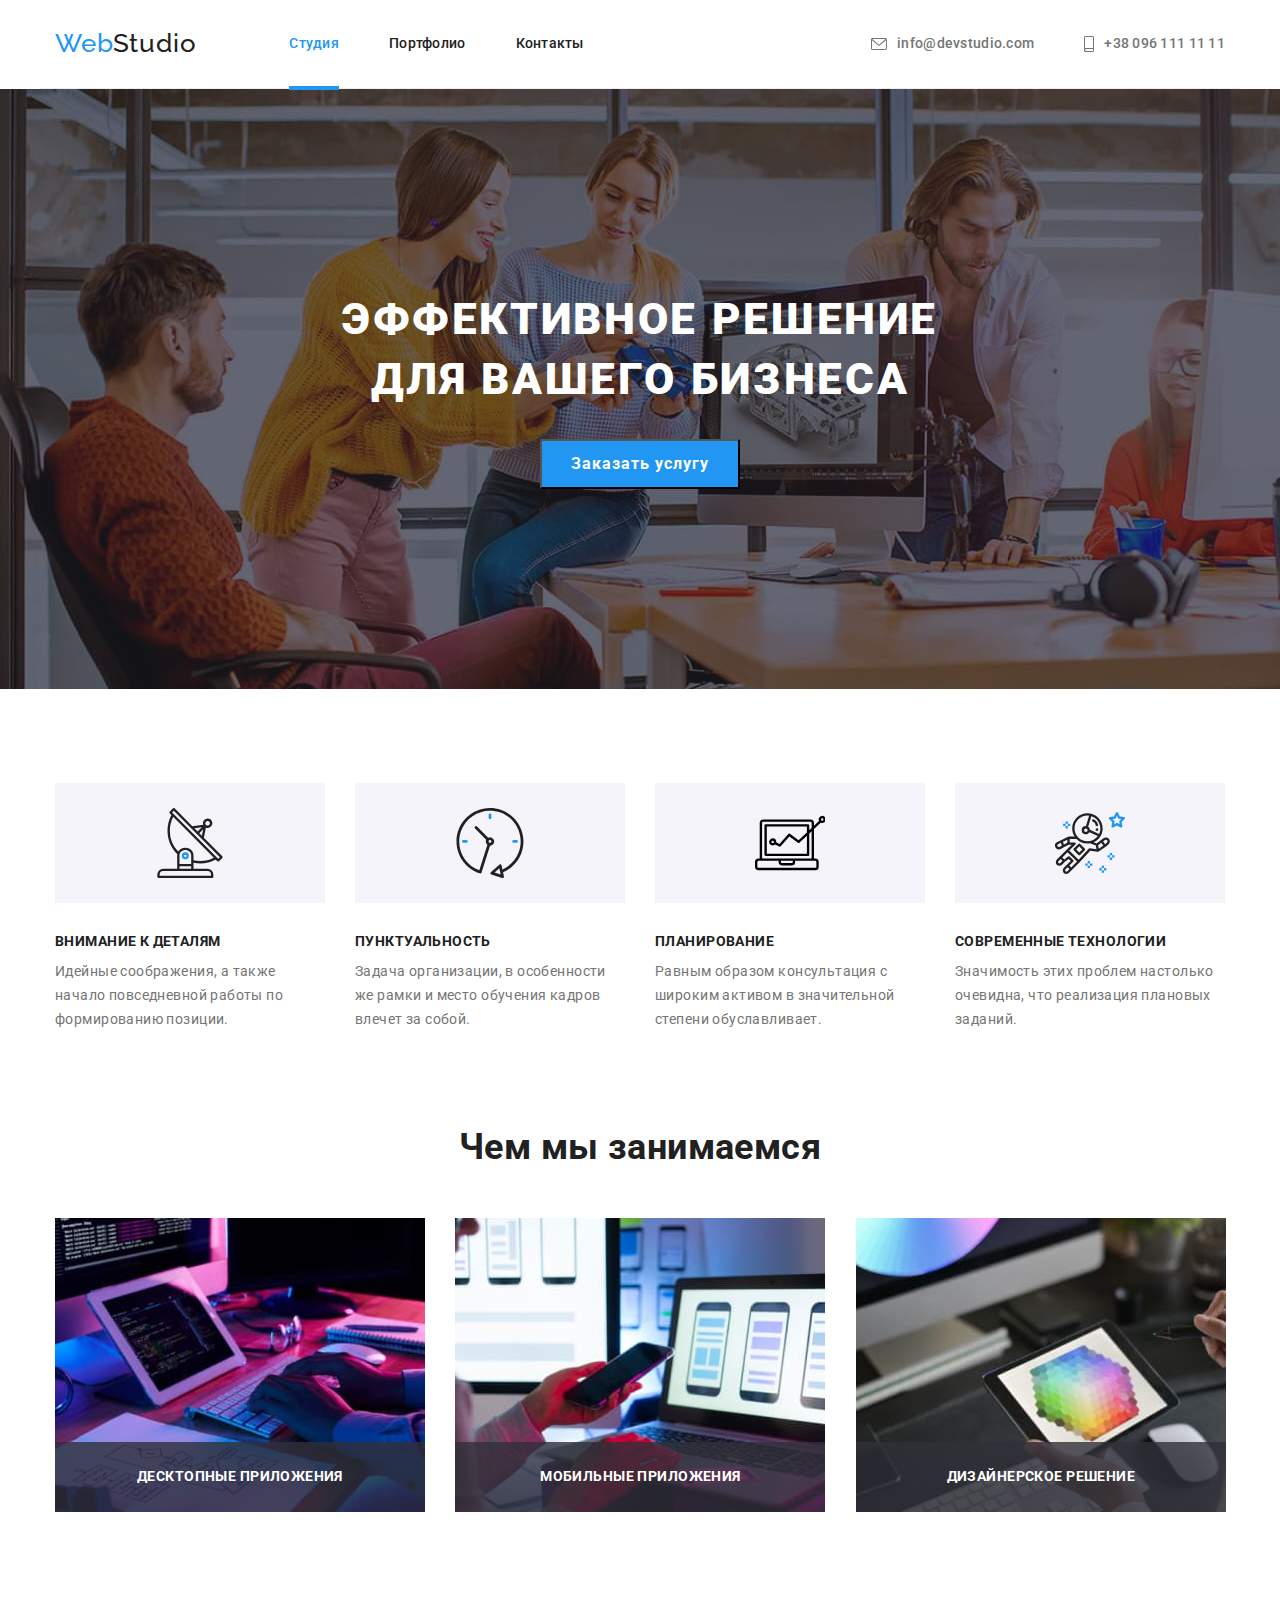
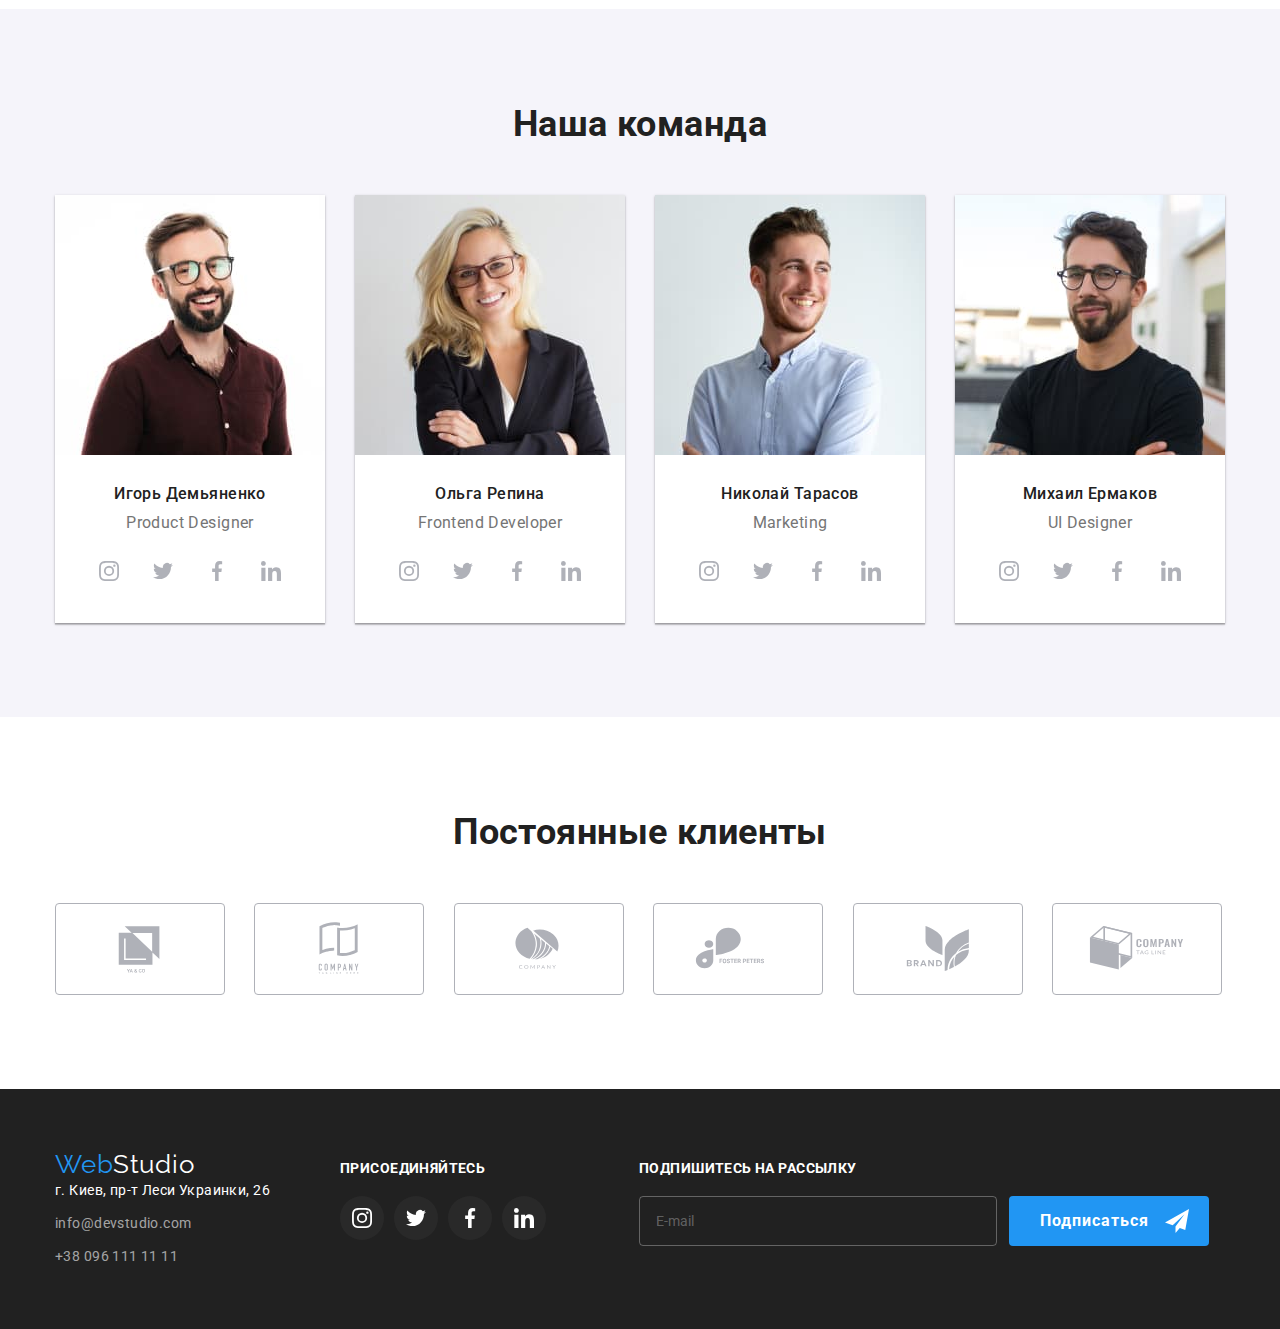
==== commit fa981e82: "новое" ====
--- a/index.html
+++ b/index.html
@@ -368,7 +368,7 @@
   <!-- Footer -->
   <footer class="footer">
     <div class="container footer__container">
-      <div class="footer__box">
+      <div class="footer__adress">
         <a class="logo" href="">
           <span class="logo__accent">Web</span>
           <span class="logo__white">Studio</span>
